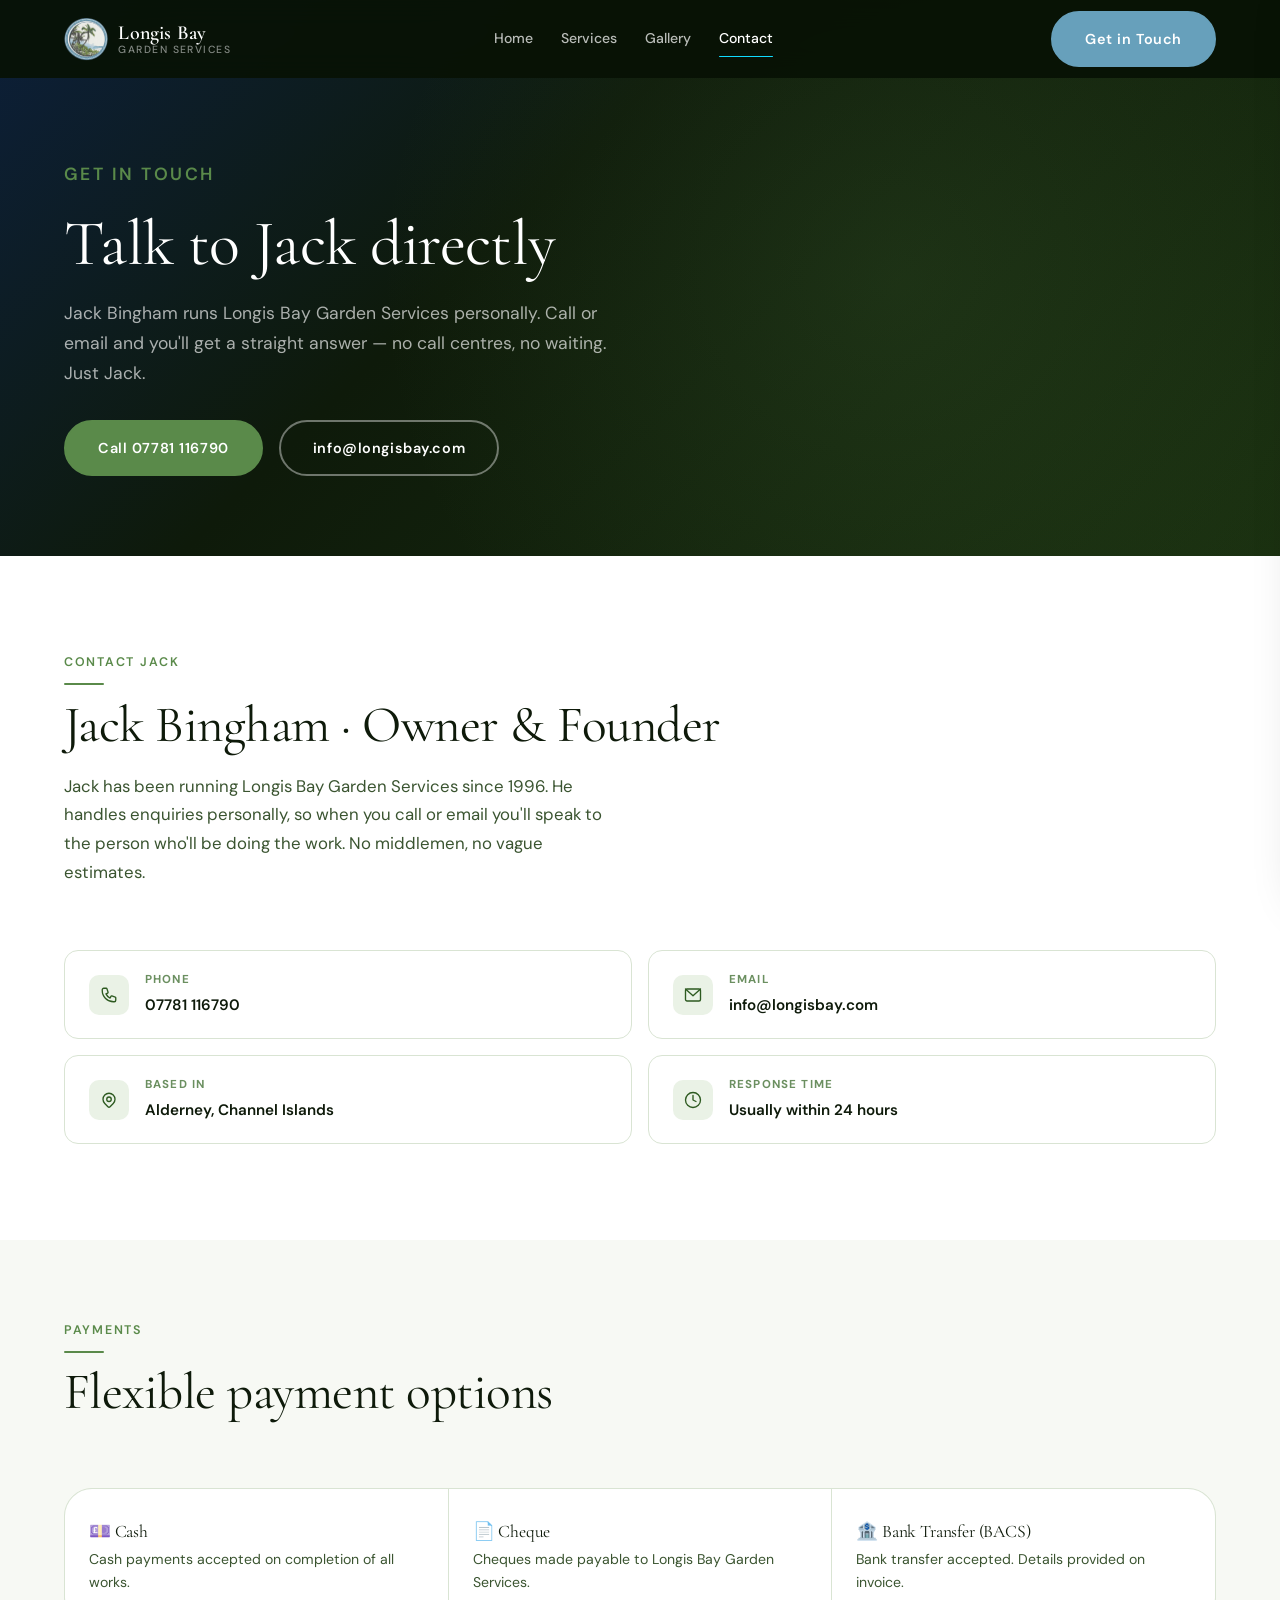
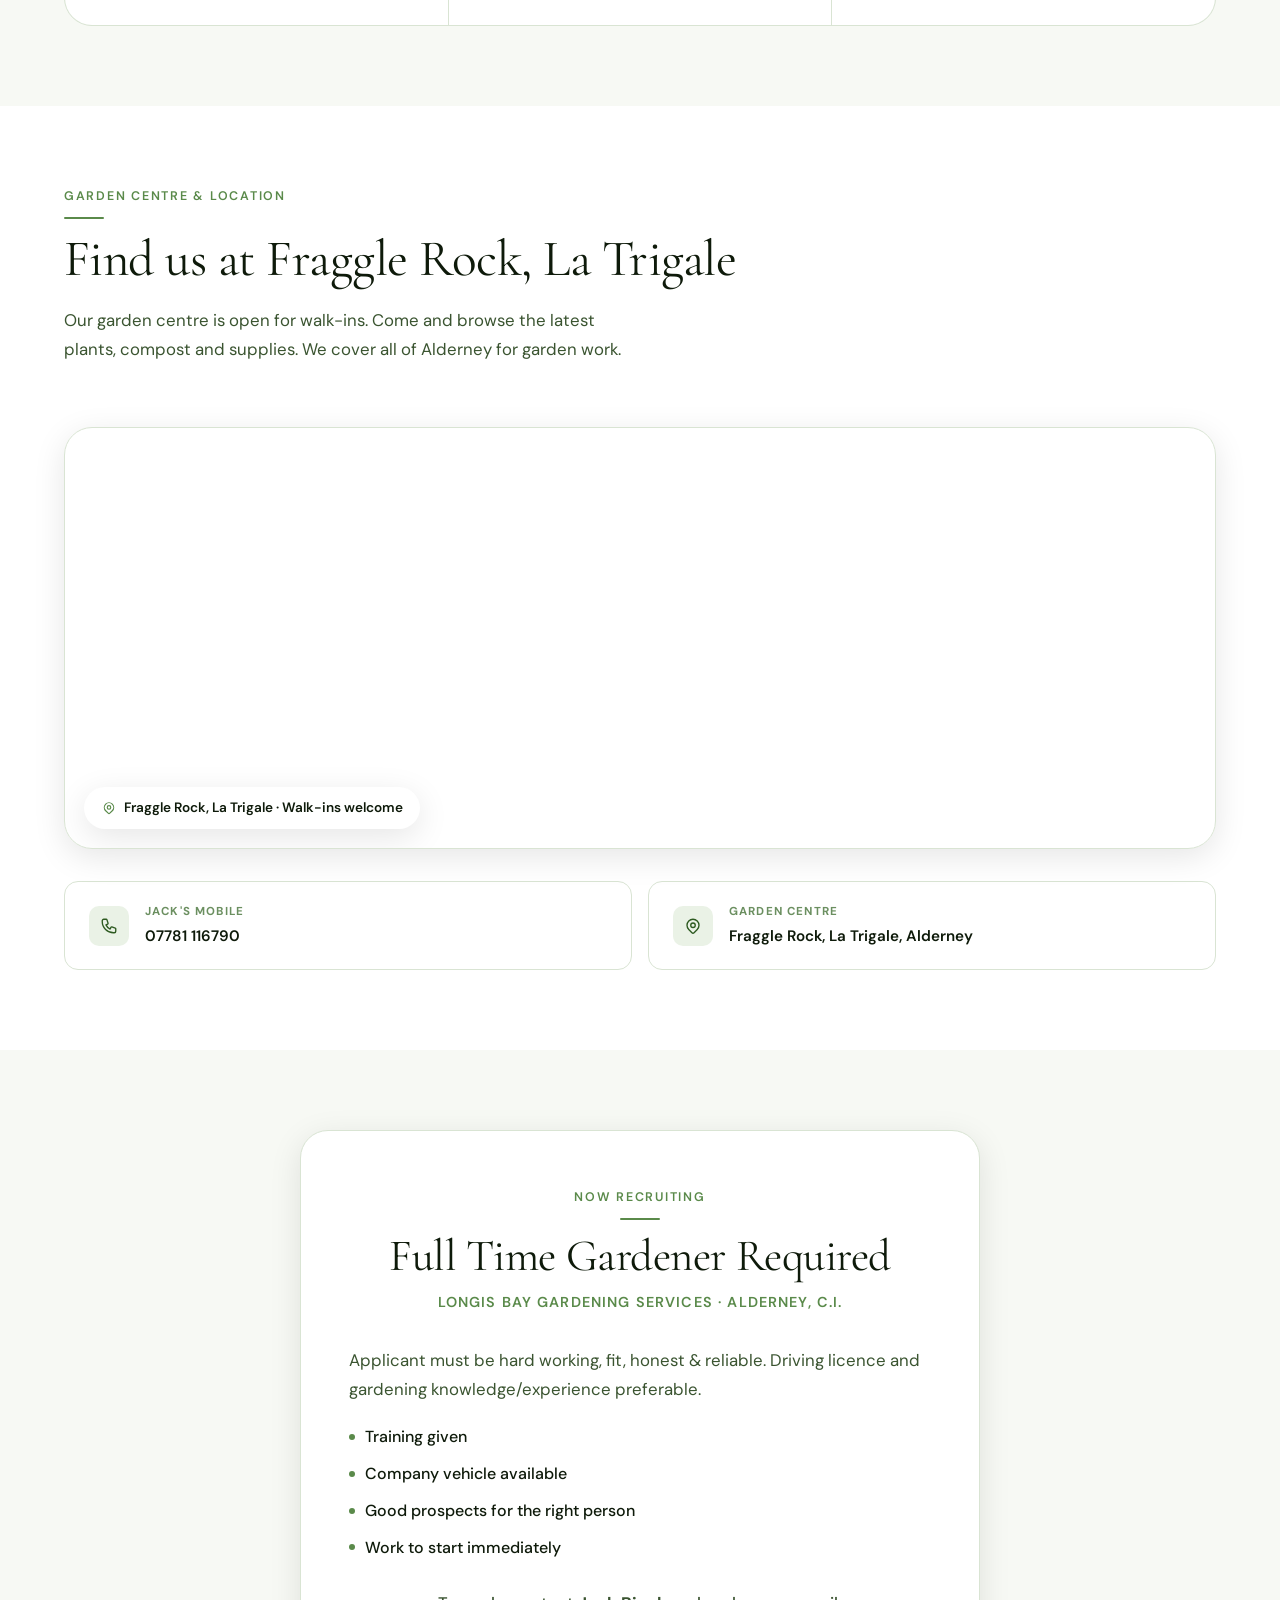
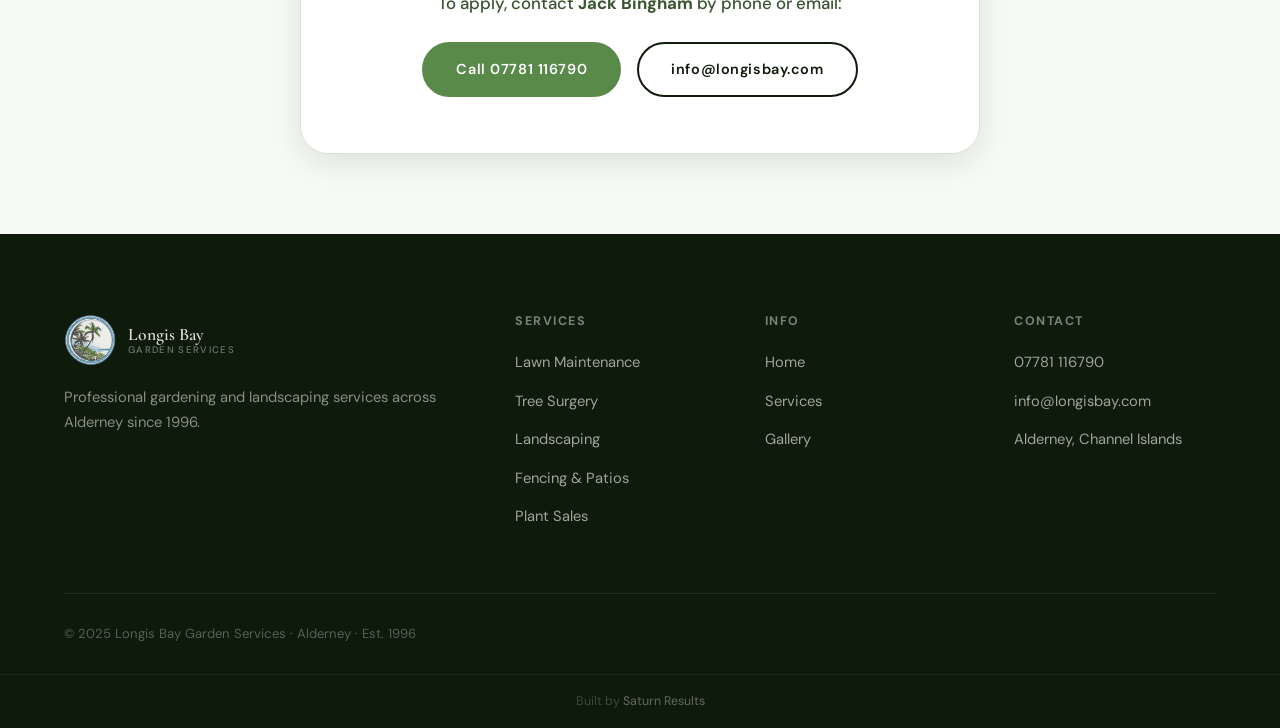
==== contact/index.html @ b03da307 "SEO pass, clean URLs, Jack Bingham copy, mobile map fix Clean URLs: - Move services/gallery/contact " ====
<!DOCTYPE html>
<html lang="en">
<head>
  <meta charset="UTF-8" />
  <meta name="viewport" content="width=device-width, initial-scale=1.0" />
  <title>Contact Jack Bingham · Longis Bay Garden Services · Alderney</title>
  <meta name="description" content="Get in touch with Jack Bingham at Longis Bay Garden Services. Call 07781 116790 or email info@longisbay.com. Garden centre at Fraggle Rock, La Trigale, Alderney." />
  <meta name="keywords" content="contact Longis Bay Garden Services, Jack Bingham gardener Alderney, garden services Alderney phone number" />
  <link rel="canonical" href="https://saturnresults.github.io/longis-bay/contact/" />
  <meta property="og:type" content="website" />
  <meta property="og:url" content="https://saturnresults.github.io/longis-bay/contact/" />
  <meta property="og:title" content="Contact · Longis Bay Garden Services · Alderney" />
  <meta property="og:description" content="Call Jack Bingham on 07781 116790 or email info@longisbay.com. Garden centre at Fraggle Rock, La Trigale, Alderney." />
  <meta property="og:image" content="https://saturnresults.github.io/longis-bay/images/main.avif" />
  <link rel="icon" type="image/png" sizes="64x64" href="../favicon.png" />
  <link rel="apple-touch-icon" href="../favicon.png" />
  <link rel="preconnect" href="https://fonts.googleapis.com" />
  <link rel="preconnect" href="https://fonts.gstatic.com" crossorigin />
  <link href="https://fonts.googleapis.com/css2?family=Cormorant+Garamond:ital,wght@0,300;0,400;0,600;1,300;1,400&family=DM+Sans:wght@400;500;600;700&display=swap" rel="stylesheet" />
  <link rel="stylesheet" href="../style.css" />
</head>
<body>

<nav class="nav" id="nav">
  <div class="container">
    <div class="nav__inner">
      <a href="../" class="nav__logo">
        <img src="../images/logo-nobg.png" alt="Longis Bay Garden Services" class="nav__logo-img">
        <span class="nav__logo-text">Longis Bay<span class="nav__logo-sub">Garden Services</span></span>
      </a>
      <div class="nav__links">
        <a href="../">Home</a>
        <a href="../services/">Services</a>
        <a href="../gallery/">Gallery</a>
        <a href="./" class="active">Contact</a>
      </div>
      <a href="./" class="btn btn-primary nav__cta">Get in Touch</a>
      <button class="nav__hamburger" id="hamburger" aria-label="Open menu">
        <span></span><span></span><span></span>
      </button>
    </div>
  </div>
</nav>

<div class="nav__mobile-overlay" id="mobileOverlay"></div>
<div class="nav__mobile" id="mobileNav">
  <div class="nav__mobile-header">
    <div style="display:flex;align-items:center;gap:0.65rem;">
      <img src="../images/logo-nobg.png" alt="" class="nav__logo-img">
      <span class="nav__logo-text" style="color:#0e1a0a;">Longis Bay<span class="nav__logo-sub" style="color:rgba(14,26,10,0.5);">Garden Services</span></span>
    </div>
    <button class="nav__mobile-close" id="mobileClose" aria-label="Close menu">
      <svg width="14" height="14" viewBox="0 0 24 24" fill="none" stroke="currentColor" stroke-width="2.5" stroke-linecap="round"><line x1="18" y1="6" x2="6" y2="18"/><line x1="6" y1="6" x2="18" y2="18"/></svg>
    </button>
  </div>
  <div class="nav__mobile-body">
    <a href="../" class="nav__mobile-link">Home</a>
    <a href="../services/" class="nav__mobile-link">Services</a>
    <a href="../gallery/" class="nav__mobile-link">Gallery</a>
    <a href="./" class="nav__mobile-link">Contact</a>
  </div>
  <div class="nav__mobile-footer">
    <a href="tel:07781116790" class="nav__mobile-wa-full">Call 07781 116790</a>
    <a href="mailto:info@longisbay.com" class="btn btn-primary">Email Us</a>
  </div>
</div>

<!-- PAGE HERO -->
<section class="page-hero">
  <div class="container">
    <div class="page-hero__content">
      <p class="eyebrow">Get In Touch</p>
      <h1>Talk to Jack directly</h1>
      <p>Jack Bingham runs Longis Bay Garden Services personally. Call or email and you'll get a straight answer — no call centres, no waiting. Just Jack.</p>
      <div class="page-hero__actions">
        <a href="tel:07781116790" class="btn btn-primary">Call 07781 116790</a>
        <a href="mailto:info@longisbay.com" class="btn btn-outline" style="color:#fff;border-color:rgba(255,255,255,0.4);">info@longisbay.com</a>
      </div>
    </div>
  </div>
</section>

<!-- CONTACT MAIN -->
<section class="bg-white" style="padding:6rem 0;">
  <div class="container">
    <div class="fade-up">
      <div class="section-header">
        <p class="eyebrow">Contact Jack</p>
        <div class="divider"></div>
        <h2>Jack Bingham · Owner &amp; Founder</h2>
        <p>Jack has been running Longis Bay Garden Services since 1996. He handles enquiries personally, so when you call or email you'll speak to the person who'll be doing the work. No middlemen, no vague estimates.</p>
      </div>
      <div class="contact-methods contact-methods--wide">
        <a href="tel:07781116790" class="contact-method">
          <div class="contact-method-icon">
            <svg width="18" height="18" viewBox="0 0 24 24" fill="none" stroke-width="1.8"><path d="M3 5a2 2 0 012-2h3.28a1 1 0 01.948.684l1.498 4.493a1 1 0 01-.502 1.21l-2.257 1.13a11.042 11.042 0 005.516 5.516l1.13-2.257a1 1 0 011.21-.502l4.493 1.498a1 1 0 01.684.949V19a2 2 0 01-2 2h-1C9.716 21 3 14.284 3 6V5z" stroke-linecap="round" stroke-linejoin="round"/></svg>
          </div>
          <div>
            <div class="contact-method-label">Phone</div>
            <div class="contact-method-value">07781 116790</div>
          </div>
        </a>
        <a href="mailto:info@longisbay.com" class="contact-method">
          <div class="contact-method-icon">
            <svg width="18" height="18" viewBox="0 0 24 24" fill="none" stroke-width="1.8"><rect x="2" y="4" width="20" height="16" rx="2" stroke-linecap="round" stroke-linejoin="round"/><path d="M2 4l10 9 10-9" stroke-linecap="round" stroke-linejoin="round"/></svg>
          </div>
          <div>
            <div class="contact-method-label">Email</div>
            <div class="contact-method-value">info@longisbay.com</div>
          </div>
        </a>
        <div class="contact-method">
          <div class="contact-method-icon">
            <svg width="18" height="18" viewBox="0 0 24 24" fill="none" stroke-width="1.8"><path d="M17.657 16.657L13.414 20.9a2 2 0 01-2.827 0l-4.244-4.243a8 8 0 1111.314 0z" stroke-linecap="round" stroke-linejoin="round"/><circle cx="12" cy="11" r="3" stroke-linecap="round" stroke-linejoin="round"/></svg>
          </div>
          <div>
            <div class="contact-method-label">Based in</div>
            <div class="contact-method-value">Alderney, Channel Islands</div>
          </div>
        </div>
        <div class="contact-method">
          <div class="contact-method-icon">
            <svg width="18" height="18" viewBox="0 0 24 24" fill="none" stroke-width="1.8"><circle cx="12" cy="12" r="10" stroke-linecap="round" stroke-linejoin="round"/><path d="M12 6v6l4 2" stroke-linecap="round" stroke-linejoin="round"/></svg>
          </div>
          <div>
            <div class="contact-method-label">Response time</div>
            <div class="contact-method-value">Usually within 24 hours</div>
          </div>
        </div>
      </div>
    </div>
  </div>
</section>

<!-- PAYMENT -->
<section class="bg-ivory" style="padding:5rem 0;">
  <div class="container">
    <div class="section-header fade-up">
      <p class="eyebrow">Payments</p>
      <div class="divider"></div>
      <h2>Flexible payment options</h2>
    </div>
    <div class="payment-grid fade-up">
      <div class="payment-card">
        <h3>💷 Cash</h3>
        <p>Cash payments accepted on completion of all works.</p>
      </div>
      <div class="payment-card">
        <h3>📄 Cheque</h3>
        <p>Cheques made payable to Longis Bay Garden Services.</p>
      </div>
      <div class="payment-card">
        <h3>🏦 Bank Transfer (BACS)</h3>
        <p>Bank transfer accepted. Details provided on invoice.</p>
      </div>
    </div>
  </div>
</section>

<!-- LOCATION -->
<section class="bg-white" style="padding:5rem 0;">
  <div class="container">
    <div class="section-header fade-up">
      <p class="eyebrow">Garden Centre &amp; Location</p>
      <div class="divider"></div>
      <h2>Find us at Fraggle Rock, La Trigale</h2>
      <p>Our garden centre is open for walk-ins. Come and browse the latest plants, compost and supplies. We cover all of Alderney for garden work.</p>
    </div>

    <!-- Desktop: interactive map -->
    <div class="map-embed-wrap map-desktop fade-up">
      <iframe
        src="https://www.openstreetmap.org/export/embed.html?bbox=-2.2304%2C49.7068%2C-2.1904%2C49.7168&layer=mapnik&marker=49.71185%2C-2.21042"
        title="Garden Centre — Fraggle Rock, La Trigale, Alderney"
        loading="lazy"
        allowfullscreen>
      </iframe>
      <div class="map-embed-pill">
        <svg width="14" height="14" viewBox="0 0 24 24" fill="none" stroke="currentColor" stroke-width="2"><path d="M17.657 16.657L13.414 20.9a2 2 0 01-2.827 0l-4.244-4.243a8 8 0 1111.314 0z" stroke-linecap="round" stroke-linejoin="round"/><circle cx="12" cy="11" r="3" stroke-linecap="round" stroke-linejoin="round"/></svg>
        Fraggle Rock, La Trigale · Walk-ins welcome
      </div>
    </div>

    <!-- Mobile: directions card -->
    <div class="map-mobile-card fade-up">
      <div class="map-mobile-card__pin">
        <svg width="22" height="22" viewBox="0 0 24 24" fill="none" stroke-width="2"><path d="M17.657 16.657L13.414 20.9a2 2 0 01-2.827 0l-4.244-4.243a8 8 0 1111.314 0z" stroke-linecap="round" stroke-linejoin="round"/><circle cx="12" cy="11" r="3" stroke-linecap="round" stroke-linejoin="round"/></svg>
      </div>
      <h3>Garden Centre</h3>
      <p>Fraggle Rock, La Trigale<br>Alderney, Channel Islands<br><small style="color:var(--sage);font-weight:600;">Walk-ins welcome</small></p>
      <a href="https://www.google.com/maps?q=49.71185,-2.21042" target="_blank" rel="noopener" class="btn btn-primary">Get Directions →</a>
    </div>

    <!-- Location details strip -->
    <div class="contact-methods contact-methods--wide fade-up" style="margin-top:2rem;">
      <a href="tel:07781116790" class="contact-method">
        <div class="contact-method-icon"><svg width="18" height="18" viewBox="0 0 24 24" fill="none" stroke-width="1.8"><path d="M3 5a2 2 0 012-2h3.28a1 1 0 01.948.684l1.498 4.493a1 1 0 01-.502 1.21l-2.257 1.13a11.042 11.042 0 005.516 5.516l1.13-2.257a1 1 0 011.21-.502l4.493 1.498a1 1 0 01.684.949V19a2 2 0 01-2 2h-1C9.716 21 3 14.284 3 6V5z" stroke-linecap="round" stroke-linejoin="round"/></svg></div>
        <div><div class="contact-method-label">Jack's mobile</div><div class="contact-method-value">07781 116790</div></div>
      </a>
      <div class="contact-method">
        <div class="contact-method-icon"><svg width="18" height="18" viewBox="0 0 24 24" fill="none" stroke-width="1.8"><path d="M17.657 16.657L13.414 20.9a2 2 0 01-2.827 0l-4.244-4.243a8 8 0 1111.314 0z" stroke-linecap="round" stroke-linejoin="round"/><circle cx="12" cy="11" r="3" stroke-linecap="round" stroke-linejoin="round"/></svg></div>
        <div><div class="contact-method-label">Garden Centre</div><div class="contact-method-value">Fraggle Rock, La Trigale, Alderney</div></div>
      </div>
    </div>
  </div>
</section>

<!-- JOB VACANCY -->
<section class="bg-ivory" style="padding:5rem 0;">
  <div class="container">
    <div class="vacancy-wrap fade-up">
      <div class="vacancy-inner">
        <p class="eyebrow">Now Recruiting</p>
        <div class="divider divider--center"></div>
        <h2 class="vacancy-title">Full Time Gardener Required</h2>
        <p class="vacancy-sub">Longis Bay Gardening Services · Alderney, C.I.</p>
        <div class="vacancy-body">
          <p>Applicant must be hard working, fit, honest &amp; reliable. Driving licence and gardening knowledge/experience preferable.</p>
          <ul class="vacancy-list">
            <li>Training given</li>
            <li>Company vehicle available</li>
            <li>Good prospects for the right person</li>
            <li>Work to start immediately</li>
          </ul>
          <p class="vacancy-contact">To apply, contact <strong>Jack Bingham</strong> by phone or email:</p>
          <div class="vacancy-ctas">
            <a href="tel:07781116790" class="btn btn-primary">Call 07781 116790</a>
            <a href="mailto:info@longisbay.com" class="btn btn-outline">info@longisbay.com</a>
          </div>
        </div>
      </div>
    </div>
  </div>
</section>

<footer>
  <div class="container">
    <div class="footer-grid">
      <div class="footer-brand">
        <a href="../" class="footer-logo">
          <img src="../images/logo-nobg.png" alt="Longis Bay Garden Services" class="footer-logo-img">
          <span class="footer-logo-text">Longis Bay<span class="footer-logo-sub">Garden Services</span></span>
        </a>
        <p>Professional gardening and landscaping services across Alderney since 1996.</p>
      </div>
      <div class="footer-col"><h5>Services</h5><ul>
        <li><a href="../services/">Lawn Maintenance</a></li>
        <li><a href="../services/">Tree Surgery</a></li>
        <li><a href="../services/">Landscaping</a></li>
        <li><a href="../services/">Fencing &amp; Patios</a></li>
        <li><a href="../services/">Plant Sales</a></li>
      </ul></div>
      <div class="footer-col"><h5>Info</h5><ul>
        <li><a href="../">Home</a></li>
        <li><a href="../services/">Services</a></li>
        <li><a href="../gallery/">Gallery</a></li>
      </ul></div>
      <div class="footer-col"><h5>Contact</h5><ul>
        <li><a href="tel:07781116790">07781 116790</a></li>
        <li><a href="mailto:info@longisbay.com">info@longisbay.com</a></li>
        <li><a href="#">Alderney, Channel Islands</a></li>
      </ul></div>
    </div>
    <div class="footer-bottom"><span>© 2025 Longis Bay Garden Services · Alderney · Est. 1996</span></div>
  </div>
  <div class="footer-built">Built by <a href="https://saturnresults.co.uk" target="_blank" rel="noopener">Saturn Results</a></div>
</footer>

<script src="../main.js"></script>
</body>
</html>
---- style.css ----
/* =============================================
   LONGIS BAY GARDEN SERVICES — Design System
   Based on YK Wellness template by Saturn Results
   ============================================= */

:root {
  --ivory:      #f7f9f4;
  --white:      #ffffff;
  --sand:       #d9e4d3;
  --stone:      #a8c09e;
  --sage:       #5a8a4a;
  --sage-dark:  #2d5a20;
  --sage-light: #eaf2e6;
  --charcoal:   #0e1a0a;
  --mid:        #3a5430;
  --light:      #6b8f60;
  --accent:     #7aaa66;
  --accent-lt:  #eaf2e6;
  --navy:       #0c1f3a;
  --cyan:       #11dbff;
  --gold:       #c9a855;

  --font-serif: 'Cormorant Garamond', 'Georgia', serif;
  --font-sans:  'DM Sans', 'Helvetica Neue', sans-serif;

  --radius-sm: 6px;
  --radius-md: 14px;
  --radius-lg: 28px;
  --shadow-sm: 0 2px 12px rgba(0,0,0,0.06);
  --shadow-md: 0 8px 32px rgba(0,0,0,0.10);
  --shadow-lg: 0 20px 60px rgba(0,0,0,0.14);
  --transition: all 0.3s cubic-bezier(0.4,0,0.2,1);
}

/* Reset */
*, *::before, *::after { box-sizing: border-box; margin: 0; padding: 0; }
html { scroll-behavior: smooth; font-size: 16px; overflow-x: clip; }
body {
  font-family: var(--font-sans);
  background: #060e04;
  color: var(--charcoal);
  line-height: 1.7;
  -webkit-font-smoothing: antialiased;
}
img { max-width: 100%; display: block; }
a { color: inherit; text-decoration: none; }
ul { list-style: none; }

/* Typography */
h1,h2,h3,h4,h5 {
  font-family: var(--font-serif);
  font-weight: 400;
  line-height: 1.2;
  letter-spacing: -0.01em;
}
h1 { font-size: clamp(2.6rem, 6vw, 5rem); }
h2 { font-size: clamp(2rem, 4vw, 3.2rem); }
h3 { font-size: clamp(1.4rem, 2.5vw, 2rem); }
h4 { font-size: 1.25rem; }
p  { color: var(--mid); font-size: 1.05rem; }

.eyebrow {
  font-family: var(--font-sans);
  font-size: 0.78rem;
  font-weight: 600;
  letter-spacing: 0.14em;
  text-transform: uppercase;
  color: var(--sage);
}

.divider {
  width: 40px;
  height: 2px;
  background: var(--sage);
  border-radius: 2px;
  margin: 0.6rem 0;
}
.divider--center { margin: 0.6rem auto; }

/* Layout */
.container { max-width: 1200px; margin: 0 auto; padding: 0 1.5rem; }
section { padding: 6rem 0; }
.bg-white  { background: var(--white); }
.bg-ivory  { background: var(--ivory); }

/* Buttons */
.btn {
  display: inline-flex;
  align-items: center;
  gap: 0.5rem;
  font-family: var(--font-sans);
  font-size: 0.9rem;
  font-weight: 600;
  letter-spacing: 0.04em;
  padding: 0.85rem 2rem;
  border-radius: 100px;
  border: 2px solid transparent;
  cursor: pointer;
  transition: var(--transition);
  white-space: nowrap;
}
.btn-primary {
  background: var(--sage);
  color: var(--white);
  border-color: var(--sage);
}
.btn-primary:hover {
  background: var(--sage-dark);
  border-color: var(--sage-dark);
  color: var(--white);
  transform: translateY(-1px);
  box-shadow: 0 6px 20px rgba(90,138,74,0.35);
}
.btn-outline {
  background: transparent;
  color: var(--charcoal);
  border-color: var(--charcoal);
}
.btn-outline:hover {
  background: var(--charcoal);
  color: var(--white);
  transform: translateY(-1px);
}
.btn-white {
  background: var(--white);
  color: var(--sage-dark);
  border-color: var(--white);
}
.btn-white:hover {
  background: var(--ivory);
  transform: translateY(-1px);
  box-shadow: 0 6px 20px rgba(0,0,0,0.12);
}

/* =============================================
   NAVIGATION
   ============================================= */
.nav {
  position: fixed;
  top: 0; left: 0; right: 0;
  z-index: 1000;
  padding: 0.7rem 0;
  background: rgba(8, 18, 5, 0.92);
  backdrop-filter: blur(14px);
  -webkit-backdrop-filter: blur(14px);
  transition: transform 0.35s cubic-bezier(0.4,0,0.2,1), background 0.3s, box-shadow 0.3s;
}
.nav.scrolled {
  background: rgba(8, 18, 5, 0.98);
  box-shadow: 0 1px 0 rgba(255,255,255,0.06);
  padding: 0.5rem 0;
}
.nav.nav--hidden { transform: translateY(-100%); }

.nav__inner {
  display: flex;
  align-items: center;
  justify-content: space-between;
  gap: 2rem;
}

/* Logo */
.nav__logo { flex-shrink: 0; display: flex; align-items: center; gap: 0.65rem; }
.nav__logo-img {
  height: 44px; width: 44px; border-radius: 50%; object-fit: cover;
  flex-shrink: 0;
}
.nav__logo-text {
  font-family: var(--font-serif);
  font-size: 1.25rem;
  font-weight: 600;
  color: #fff;
  letter-spacing: 0.01em;
  display: flex;
  flex-direction: column;
  line-height: 1.1;
}
.nav__logo-sub {
  font-size: 0.65rem;
  font-family: var(--font-sans);
  font-weight: 500;
  letter-spacing: 0.14em;
  text-transform: uppercase;
  color: rgba(255,255,255,0.5);
}

.nav__links {
  display: flex;
  align-items: center;
  gap: 0.25rem;
}
.nav__links a {
  font-size: 0.88rem;
  font-weight: 500;
  color: rgba(255,255,255,0.72);
  padding: 0.4rem 0.75rem;
  border-radius: 6px;
  transition: var(--transition);
  position: relative;
  white-space: nowrap;
}
.nav__links a:hover, .nav__links a.active { color: var(--white); }
.nav__links a::after {
  content: '';
  position: absolute;
  bottom: 0; left: 0.75rem; right: 0.75rem;
  height: 1.5px;
  background: var(--cyan);
  transform: scaleX(0);
  transition: var(--transition);
  border-radius: 2px;
}
.nav__links a:hover::after, .nav__links a.active::after { transform: scaleX(1); }

.nav__cta {
  margin-left: 1rem;
  background: #67a0bb !important;
  border-color: #67a0bb !important;
  color: #fff !important;
}
.nav__cta:hover {
  background: #4d87a3 !important;
  border-color: #4d87a3 !important;
  box-shadow: 0 6px 20px rgba(103,160,187,0.35) !important;
}

/* Hamburger */
.nav__hamburger {
  display: none;
  flex-direction: column;
  gap: 4.5px;
  background: rgba(255,255,255,0.08);
  border: 1px solid rgba(255,255,255,0.13);
  border-radius: 8px;
  cursor: pointer;
  padding: 9px 10px;
  align-items: center;
  justify-content: center;
  transition: background 0.2s;
}
.nav__hamburger:hover { background: rgba(255,255,255,0.14); }
.nav__hamburger span {
  width: 18px; height: 1.5px;
  background: rgba(255,255,255,0.85);
  border-radius: 2px; display: block;
  transition: var(--transition);
}

/* =============================================
   MOBILE NAV DRAWER
   ============================================= */
.nav__mobile-overlay {
  display: none;
  position: fixed; inset: 0;
  background: rgba(0,0,0,0.5);
  z-index: 1000;
  backdrop-filter: blur(3px);
}
.nav__mobile-overlay.open { display: block; }

.nav__mobile {
  display: flex; flex-direction: column;
  position: fixed; top: 0; right: 0; bottom: 0;
  height: 100dvh;
  width: min(85vw, 360px);
  background: #fff;
  z-index: 1001;
  overflow: hidden;
  transform: translateX(110%);
  transition: transform 0.32s cubic-bezier(0.4,0,0.2,1);
  box-shadow: -12px 0 48px rgba(0,0,0,0.2);
}
.nav__mobile.open { transform: translateX(0); }

.nav__mobile-header {
  display: flex; align-items: center; justify-content: space-between;
  padding: 1rem 1.4rem;
  background: #0e1a0a;
  flex-shrink: 0;
}
.nav__mobile-close {
  display: flex; align-items: center; justify-content: center;
  width: 32px; height: 32px;
  background: rgba(255,255,255,0.1);
  border: 1px solid rgba(255,255,255,0.18);
  border-radius: 7px; cursor: pointer;
  color: rgba(255,255,255,0.85);
  transition: background 0.2s;
}
.nav__mobile-close:hover { background: rgba(255,255,255,0.2); }

.nav__mobile-body { flex: 1; min-height: 0; overflow-y: scroll; padding: 0.5rem 0 150px; }

.nav__mobile-link {
  display: block; padding: 1rem 1.4rem;
  font-family: var(--font-sans); font-size: 0.975rem; font-weight: 500;
  color: #0e1a0a;
  border-bottom: 1px solid #eef3ec;
  transition: background 0.15s;
}
.nav__mobile-link:hover { background: #f7f9f4; }

.nav__mobile-footer {
  position: absolute; bottom: 0; left: 0; right: 0;
  padding: 1rem 1.4rem 1.4rem;
  border-top: 1px solid #eef3ec;
  background: #fff;
  display: flex; flex-direction: column; gap: 0.6rem;
  z-index: 2;
}
.nav__mobile-wa-full {
  display: flex; align-items: center; justify-content: center; gap: 0.6rem;
  padding: 0.85rem 1.5rem;
  background: var(--sage-light);
  color: var(--sage-dark);
  border-radius: 10px;
  font-size: 0.92rem; font-weight: 600;
  border: 1px solid var(--sand);
  transition: background 0.2s;
}
.nav__mobile-wa-full:hover { background: var(--sand); }
.nav__mobile-footer .btn-primary {
  background: linear-gradient(160deg, #2a5018 0%, #0e1a0a 100%);
  color: #fff;
  border: 1px solid rgba(255,255,255,0.12);
  border-radius: 10px;
  width: 100%; justify-content: center;
  padding: 0.9rem 1.5rem; font-size: 0.95rem;
}

/* =============================================
   HERO SLIDER
   ============================================= */
.hero-slider {
  position: relative; width: 100%;
  background: #060e04;
  padding: 5.5rem 1.5rem 2rem;
}
.hero-slider__card {
  position: relative; overflow: hidden;
  border-radius: 18px;
}
.hero-slide {
  position: absolute; inset: 0;
  display: flex; flex-direction: column; justify-content: center;
  opacity: 0; transition: opacity 1s ease; pointer-events: none;
}
.hero-slide.active {
  opacity: 1; pointer-events: auto;
  position: relative; min-height: 680px;
}
.hero-slide__img {
  position: absolute; inset: 0;
  background: linear-gradient(135deg, #0e1a0a 0%, #1a3010 40%, #243d18 70%, #2d4a1e 100%);
  background-size: cover; background-position: center;
}
.hero-slide__img--1 { background-image: url('images/main.avif'); }
.hero-slide__img--2 { background-image: url('images/tree-surgery.avif'); }
.hero-slide__img--3 { background-image: url('images/landscape.avif'); }

.hero-slide__overlay {
  position: absolute; inset: 0;
  background: linear-gradient(
    to right,
    rgba(6, 14, 4, 0.58) 0%,
    rgba(6, 14, 4, 0.30) 55%,
    rgba(6, 14, 4, 0.06) 100%
  );
}
.hero-slide__content {
  position: relative; z-index: 2;
  width: 100%; max-width: 1200px;
  margin: 0 auto; padding: 2rem 1.5rem;
  text-align: left;
}
.hero-slide__content h1 {
  color: #fff;
  font-size: clamp(2.4rem, 5.5vw, 4.2rem);
  font-weight: 300; line-height: 1.05;
  margin-bottom: 1rem; max-width: 560px;
}
.hero-slide__sub {
  color: rgba(255,255,255,0.72);
  font-size: 1rem; max-width: 440px;
  margin-bottom: 1.75rem; line-height: 1.7;
}
.btn-slide {
  display: inline-flex; align-items: center; gap: 0.4rem;
  background: rgba(90,138,74,0.28);
  color: #fff; border: 1px solid rgba(255,255,255,0.38);
  padding: 0.7rem 1.6rem; border-radius: 8px;
  font-size: 0.93rem; font-family: var(--font-sans); font-weight: 500;
  cursor: pointer; backdrop-filter: blur(6px);
  transition: background 0.25s, border-color 0.25s;
}
.btn-slide:hover {
  background: rgba(90,138,74,0.5); border-color: rgba(255,255,255,0.6); color: #fff;
}

/* Arrows */
.hero-slider__arrow {
  position: absolute; top: 50%; transform: translateY(-50%); z-index: 10;
  background: rgba(255,255,255,0.1); border: 1px solid rgba(255,255,255,0.22);
  color: #fff; width: 42px; height: 42px; border-radius: 50%;
  cursor: pointer; display: flex; align-items: center; justify-content: center;
  padding: 0; transition: background 0.2s; backdrop-filter: blur(6px);
}
.hero-slider__arrow:hover { background: rgba(255,255,255,0.22); }
.hero-slider__arrow--prev { left: 1rem; }
.hero-slider__arrow--next { right: 1rem; }

/* Dots */
.hero-slider__dots {
  position: absolute; bottom: 1.4rem; left: 50%; transform: translateX(-50%);
  z-index: 10; display: flex; align-items: center; gap: 0.6rem;
}
.hero-slider__dot {
  width: 8px; height: 8px; border-radius: 50%; border: none;
  background: rgba(255,255,255,0.35); cursor: pointer;
  transition: background 0.25s, transform 0.25s; padding: 0;
}
.hero-slider__dot.active { background: #fff; transform: scale(1.25); }

@media (max-width: 768px) {
  .hero-slider__arrow { top: auto; bottom: 0.75rem; transform: none; width: 36px; height: 36px; }
  .hero-slider__arrow--prev { left: 1rem; right: auto; }
  .hero-slider__arrow--next { right: 1rem; left: auto; }
  .hero-slide.active { min-height: 520px; }
  .hero-slide__content { padding: 1.5rem 1rem; }
  .hero-slide__content h1 { font-size: clamp(2.4rem, 9.5vw, 3.2rem); }
}

/* =============================================
   TRUST BAR
   ============================================= */
.trust-bar {
  background: var(--white);
  border-bottom: 1px solid var(--sand);
  padding: 1.2rem 0; overflow: hidden;
}
.trust-bar__track { max-width: 1200px; margin: 0 auto; padding: 0 1.5rem; }
.trust-bar__inner {
  display: flex; align-items: center; justify-content: center;
  gap: 1.8rem; flex-wrap: nowrap;
}
.trust-item {
  display: flex; align-items: center; gap: 0.6rem;
  font-size: 0.85rem; font-weight: 500; color: var(--mid);
  white-space: nowrap; flex-shrink: 0;
}
.trust-item svg { color: var(--sage); flex-shrink: 0; }
.trust-divider { width: 1px; height: 20px; background: var(--sand); flex-shrink: 0; }
.trust-loop-only { display: none; }

@media (max-width: 768px) {
  .trust-bar { padding: 0.9rem 0; }
  .trust-bar__track { max-width: none; padding: 0; }
  .trust-loop-only { display: flex; }
  .trust-bar__inner {
    flex-wrap: nowrap; justify-content: flex-start; gap: 2rem;
    width: max-content; animation: trustScroll 20s linear infinite;
  }
  .trust-bar__inner:hover { animation-play-state: paused; }
}
@keyframes trustScroll {
  0%   { transform: translateX(0); }
  100% { transform: translateX(-50%); }
}

/* =============================================
   SECTION HEADERS
   ============================================= */
.section-header { margin-bottom: 4rem; }
.section-header--center { text-align: center; }
.section-header h2 { margin-top: 0.6rem; margin-bottom: 1rem; }
.section-header p { max-width: 560px; }
.section-header--center p { margin: 0 auto; }

/* =============================================
   SERVICE CARDS
   ============================================= */
.treatments-grid {
  display: grid;
  grid-template-columns: repeat(auto-fit, minmax(300px, 1fr));
  gap: 1.5rem;
}
.treatment-card {
  background: var(--white);
  border-radius: var(--radius-lg);
  overflow: hidden;
  border: 1px solid var(--sand);
  transition: var(--transition);
  display: flex; flex-direction: column;
}
.treatment-card:hover {
  box-shadow: var(--shadow-lg); transform: translateY(-4px); border-color: var(--stone);
}
.treatment-card__visual {
  height: 200px;
  position: relative; overflow: hidden;
}
.treatment-card__visual img { transition: transform 0.5s cubic-bezier(0.4,0,0.2,1); }
.treatment-card:hover .treatment-card__visual img { transform: scale(1.06); }
.vis-lawn     { background: linear-gradient(135deg, #0e1a0a, #1a3010); }
.vis-tree     { background: linear-gradient(135deg, #0e1a0a, #243d18); }
.vis-landscape{ background: linear-gradient(135deg, #162408, #243d18); }
.vis-hedge    { background: linear-gradient(135deg, #0e1a0a, #1a3010); }
.vis-fencing  { background: linear-gradient(135deg, #162408, #2d4a1e); }
.vis-plants   { background: linear-gradient(135deg, #0e1a0a, #1a3010); }

.treatment-card__body { padding: 1.8rem; flex: 1; display: flex; flex-direction: column; }
.treatment-card__tag {
  font-size: 0.75rem; font-weight: 600; letter-spacing: 0.1em;
  text-transform: uppercase; color: var(--sage); margin-bottom: 0.5rem;
}
.treatment-card h3 { margin-bottom: 0.75rem; font-size: 1.5rem; }
.treatment-card p { font-size: 0.95rem; flex: 1; }
.treatment-card__link {
  margin-top: 1.25rem;
  display: inline-flex; align-items: center; gap: 0.4rem;
  font-size: 0.88rem; font-weight: 600; color: var(--sage-dark);
  transition: var(--transition);
}
.treatment-card__link:hover { gap: 0.7rem; }

/* =============================================
   INTRO SPLIT
   ============================================= */
.intro-split {
  display: grid; grid-template-columns: 1fr 1fr;
  gap: 5rem; align-items: center;
}
.intro-split__visual { position: relative; border-radius: var(--radius-lg); overflow: hidden; }
.intro-split__box {
  background: linear-gradient(135deg, #0e1a0a 0%, #243d18 100%);
  border-radius: var(--radius-lg);
  aspect-ratio: 4/5;
  position: relative; overflow: hidden;
}
.intro-split__box::after {
  content: ''; position: absolute; inset: 0;
  background: linear-gradient(to bottom, transparent 40%, rgba(0,0,0,0.3));
}
.intro-split__badge {
  position: absolute; bottom: 1.5rem; left: 1.5rem;
  background: var(--white); border-radius: var(--radius-md);
  padding: 1.1rem 1.4rem; box-shadow: var(--shadow-md); z-index: 2;
}
.intro-split__badge-num {
  font-family: var(--font-serif); font-size: 2.4rem;
  color: var(--gold); line-height: 1;
}
.intro-split__badge-label { font-size: 0.78rem; color: var(--light); margin-top: 0.2rem; }
.intro-split__text { display: flex; flex-direction: column; gap: 1.5rem; }
.intro-split__text h2 { margin-top: 0.4rem; }
.intro-split__text p { font-size: 1.05rem; }
.intro-split__stats {
  display: grid; grid-template-columns: 1fr 1fr;
  gap: 1rem; margin-top: 0.5rem;
}
.stat-box {
  background: var(--white); border: 1px solid var(--sand);
  border-radius: var(--radius-md); padding: 1.2rem;
}
.stat-box__num {
  font-family: var(--font-serif); font-size: 2.2rem;
  color: var(--gold); line-height: 1;
}
.stat-box__label { font-size: 0.82rem; color: var(--light); margin-top: 0.3rem; }

/* =============================================
   TESTIMONIALS
   ============================================= */
.testimonials { background: var(--navy); }
.testimonials .eyebrow { color: var(--sage); }
.testimonials .section-header h2 { color: var(--white); }
.testimonials-grid {
  display: grid;
  grid-template-columns: repeat(auto-fit, minmax(300px, 1fr));
  gap: 1.5rem; margin-top: 3rem;
}
.testimonial-card {
  background: rgba(255,255,255,0.05);
  border: 1px solid rgba(255,255,255,0.08);
  border-radius: var(--radius-lg); padding: 2rem;
  transition: var(--transition);
}
.testimonial-card:hover {
  background: rgba(255,255,255,0.08); border-color: rgba(255,255,255,0.14);
}
.testimonial-card__stars {
  display: flex; gap: 3px; margin-bottom: 1rem;
  color: #f5c842; font-size: 0.9rem;
}
.testimonial-card__quote {
  color: rgba(255,255,255,0.8); font-size: 1rem;
  line-height: 1.7; margin-bottom: 1.5rem; font-style: italic;
}
.testimonial-card__author { display: flex; align-items: center; gap: 0.75rem; }
.testimonial-card__avatar {
  width: 40px; height: 40px; border-radius: 50%;
  background: var(--sage); display: flex; align-items: center;
  justify-content: center; font-size: 1rem; font-weight: 600;
  color: var(--white); flex-shrink: 0;
}
.testimonial-card__name { font-weight: 600; font-size: 0.9rem; color: var(--white); }
.testimonial-card__via { font-size: 0.78rem; color: rgba(255,255,255,0.4); }

/* =============================================
   GALLERY STRIP
   ============================================= */
.gallery-strip-grid {
  display: grid;
  grid-template-columns: repeat(4, 1fr);
  gap: 1rem;
  margin-top: 2rem;
}
.gallery-strip-item {
  border-radius: var(--radius-md);
  overflow: hidden; border: 1px solid var(--sand);
  aspect-ratio: 3/2;
}
.gallery-strip-item img {
  width: 100%; height: 100%; object-fit: cover;
  transition: transform 0.5s cubic-bezier(0.4,0,0.2,1);
}
.gallery-strip-item:hover img { transform: scale(1.06); }
@media (max-width: 768px) { .gallery-strip-grid { grid-template-columns: 1fr 1fr; } }

/* =============================================
   CTA BAND
   ============================================= */
.cta-band {
  background: linear-gradient(135deg, var(--navy) 0%, #0a4a6e 60%, #0c7a8a 100%);
  padding: 5rem 0; text-align: center;
}
.cta-band h2 { color: var(--white); margin-bottom: 0.75rem; }
.cta-band p { color: rgba(255,255,255,0.75); max-width: 500px; margin: 0 auto 2.5rem; }

/* =============================================
   PAGE HERO (inner pages)
   ============================================= */
.page-hero {
  padding: 10rem 0 5rem;
  background: linear-gradient(135deg, var(--navy) 0%, #0e1a0a 40%, #1a3010 100%);
  position: relative; overflow: hidden;
}
.page-hero::after {
  content: ''; position: absolute; inset: 0;
  background-image: radial-gradient(circle at 70% 50%, rgba(90,138,74,0.15) 0%, transparent 55%);
}
.page-hero__content { position: relative; z-index: 2; }
.page-hero .eyebrow { color: var(--sage); margin-bottom: 1rem; }
.page-hero h1 { color: var(--white); margin-bottom: 1rem; font-size: clamp(2.2rem, 5vw, 4rem); }
.page-hero p { color: rgba(255,255,255,0.65); max-width: 560px; font-size: 1.1rem; }
.page-hero__actions { margin-top: 2rem; display: flex; gap: 1rem; flex-wrap: wrap; }

/* =============================================
   SERVICE DETAIL (services page)
   ============================================= */
.service-detail-section { padding: 5rem 0; border-bottom: 1px solid var(--sand); }
.service-detail-section:nth-child(even) { background: var(--ivory); }
.service-detail-inner {
  display: grid; grid-template-columns: 1fr 1fr;
  gap: 5rem; align-items: center;
}
.service-detail-inner.reverse { direction: rtl; }
.service-detail-inner.reverse > * { direction: ltr; }
.service-detail-text h2 { font-size: clamp(2rem, 3.5vw, 3rem); margin-bottom: 1rem; }
.service-detail-text p { font-size: 1rem; margin-bottom: 0.8rem; }
.service-detail-image {
  border-radius: var(--radius-lg); overflow: hidden;
  border: 1px solid var(--sand); aspect-ratio: 4/3;
}
.service-detail-image img {
  width: 100%; height: 100%; object-fit: cover;
  transition: transform 0.5s cubic-bezier(0.4,0,0.2,1);
}
.service-detail-image:hover img { transform: scale(1.04); }
.service-list { margin-top: 1.5rem; display: flex; flex-direction: column; gap: 0.6rem; }
.service-list-item {
  display: flex; align-items: center; gap: 0.75rem;
  font-size: 0.95rem; color: var(--charcoal);
}
.service-list-item::before {
  content: ''; width: 6px; height: 6px; border-radius: 50%;
  background: var(--sage); flex-shrink: 0;
}

/* Booking cards */
.booking-cards {
  display: grid; grid-template-columns: repeat(3,1fr);
  gap: 1.5rem; margin-top: 3rem;
}
.booking-card {
  border: 1px solid var(--sand); border-radius: var(--radius-lg);
  padding: 2.2rem; transition: var(--transition);
}
.booking-card:hover { box-shadow: var(--shadow-md); border-color: var(--stone); transform: translateY(-3px); }
.booking-card h3 { font-size: 1.5rem; margin-bottom: 0.5rem; }
.booking-card p { font-size: 0.95rem; margin-bottom: 1.5rem; }
.booking-card .price {
  font-family: var(--font-serif); font-size: 2.2rem;
  color: var(--charcoal); line-height: 1; margin-bottom: 0.25rem;
}
.booking-card .unit { font-size: 0.8rem; color: var(--light); margin-bottom: 1.5rem; }
.book-btn {
  display: inline-flex; align-items: center; gap: 0.4rem;
  padding: 0.7rem 1.5rem; border-radius: 100px;
  font-size: 0.88rem; font-weight: 600;
  background: var(--charcoal); color: #fff;
  transition: var(--transition);
}
.book-btn:hover { background: var(--sage-dark); }

/* Shop grid */
.shop-grid {
  display: grid; grid-template-columns: repeat(4,1fr);
  gap: 1px; background: var(--sand);
  border: 1px solid var(--sand); border-radius: var(--radius-lg);
  overflow: hidden; margin-top: 2.5rem;
}
.shop-card { padding: 2rem 1.5rem; background: var(--white); transition: background 0.2s; }
.shop-card:hover { background: var(--ivory); }
.shop-card h3 { font-size: 1.1rem; margin-bottom: 0.4rem; }
.shop-card p { font-size: 0.88rem; line-height: 1.6; }
.shop-note {
  margin-top: 2rem; padding: 1.5rem 2rem;
  background: var(--ivory); border: 1px solid var(--sand);
  border-radius: var(--radius-md);
  font-size: 0.92rem; color: var(--mid); line-height: 1.65;
}

/* =============================================
   GALLERY PAGE
   ============================================= */
.gallery-featured-grid {
  display: grid;
  grid-template-columns: 2fr 1fr;
  grid-template-rows: 1fr 1fr;
  gap: 1rem; height: 600px;
}
.gallery-featured-item {
  border-radius: var(--radius-md); overflow: hidden;
  border: 1px solid var(--sand);
}
.gallery-featured-item img { width: 100%; height: 100%; object-fit: cover; transition: transform 0.5s cubic-bezier(0.4,0,0.2,1); }
.gallery-featured-item:hover img { transform: scale(1.04); }
.gallery-featured-item.main { grid-row: 1/3; }

.gallery-masonry { columns: 3; gap: 1rem; margin-top: 1.5rem; }
.gallery-item {
  break-inside: avoid; margin-bottom: 1rem;
  border-radius: var(--radius-md); overflow: hidden;
  border: 1px solid var(--sand);
  position: relative; cursor: pointer;
}
.gallery-item img { width: 100%; display: block; transition: transform 0.5s cubic-bezier(0.4,0,0.2,1); }
.gallery-item:hover img { transform: scale(1.04); }
.gallery-item-overlay {
  position: absolute; inset: 0;
  background: rgba(14,26,10,0);
  transition: background 0.3s;
  display: flex; align-items: flex-end; padding: 1rem;
}
.gallery-item:hover .gallery-item-overlay { background: rgba(14,26,10,0.28); }
.gallery-item-label {
  font-size: 0.75rem; font-weight: 600; color: #fff;
  opacity: 0; transition: opacity 0.3s;
  letter-spacing: 0.08em; text-transform: uppercase;
}
.gallery-item:hover .gallery-item-label { opacity: 1; }

/* =============================================
   CONTACT PAGE
   ============================================= */
.contact-grid {
  display: grid; grid-template-columns: 1fr 1.2fr;
  gap: 4rem; align-items: start;
}
.contact-methods { display: flex; flex-direction: column; gap: 1rem; margin-top: 2rem; }
.contact-methods--wide {
  display: grid;
  grid-template-columns: repeat(2, 1fr);
  gap: 1rem;
}
@media (max-width: 600px) {
  .contact-methods--wide { grid-template-columns: 1fr; }
}
.contact-method {
  display: flex; align-items: center; gap: 1rem;
  padding: 1.2rem 1.5rem;
  border: 1px solid var(--sand); border-radius: var(--radius-md);
  transition: var(--transition);
}
.contact-method:hover { border-color: var(--stone); box-shadow: var(--shadow-sm); }
.contact-method-icon {
  width: 40px; height: 40px; border-radius: 10px;
  background: var(--sage-light); display: flex;
  align-items: center; justify-content: center; flex-shrink: 0;
}
.contact-method-icon svg { stroke: var(--sage-dark); }
.contact-method-label {
  font-size: 0.72rem; font-weight: 700; letter-spacing: 0.1em;
  text-transform: uppercase; color: var(--light); margin-bottom: 0.2rem;
}
.contact-method-value { font-size: 0.95rem; font-weight: 600; color: var(--charcoal); }
.contact-method-value a:hover { color: var(--sage); }

.contact-form-wrap {
  background: var(--white); border-radius: var(--radius-lg);
  padding: 2.5rem; border: 1px solid var(--sand); box-shadow: var(--shadow-sm);
}
.contact-form-wrap h3 { font-size: 1.8rem; margin-bottom: 0.5rem; }
.contact-form-wrap > p { font-size: 0.95rem; margin-bottom: 2rem; }
.form-group { margin-bottom: 1.25rem; }
.form-group label {
  display: block; font-size: 0.82rem; font-weight: 600;
  letter-spacing: 0.05em; text-transform: uppercase;
  color: var(--mid); margin-bottom: 0.5rem;
}
.form-group input, .form-group select, .form-group textarea {
  width: 100%; background: var(--ivory);
  border: 1.5px solid var(--sand); border-radius: var(--radius-sm);
  padding: 0.85rem 1rem;
  font-family: var(--font-sans); font-size: 0.97rem; color: var(--charcoal);
  transition: border-color 0.2s, box-shadow 0.2s; outline: none;
}
.form-group input:focus, .form-group select:focus, .form-group textarea:focus {
  border-color: var(--sage); box-shadow: 0 0 0 3px rgba(90,138,74,0.12);
}
.form-group textarea { resize: vertical; min-height: 120px; }
.form-row { display: grid; grid-template-columns: 1fr 1fr; gap: 1rem; }
.submit-btn {
  width: 100%; padding: 0.95rem;
  background: var(--charcoal); color: #fff;
  font-family: var(--font-sans); font-size: 0.95rem; font-weight: 600;
  border: none; border-radius: var(--radius-md); cursor: pointer;
  transition: var(--transition);
  display: flex; align-items: center; justify-content: center; gap: 0.5rem;
  margin-top: 0.5rem;
}
.submit-btn:hover { background: var(--sage-dark); transform: translateY(-2px); }

/* Payment section */
.payment-grid {
  display: grid; grid-template-columns: repeat(3,1fr);
  gap: 1px; background: var(--sand);
  border: 1px solid var(--sand); border-radius: var(--radius-lg); overflow: hidden;
  margin-top: 2.5rem;
}
.payment-card { padding: 2rem 1.5rem; background: var(--white); transition: background 0.2s; }
.payment-card:hover { background: var(--ivory); }
.payment-card h3 { font-size: 1.1rem; margin-bottom: 0.4rem; }
.payment-card p { font-size: 0.88rem; line-height: 1.6; }

/* Location card */
.location-card {
  margin-top: 2.5rem; border: 1px solid var(--sand); border-radius: var(--radius-lg);
  overflow: hidden; display: grid; grid-template-columns: 1fr 1fr;
}
.location-map {
  background: var(--sage-light); min-height: 280px;
  display: flex; align-items: center; justify-content: center;
  position: relative; overflow: hidden;
}
.location-map-grid {
  position: absolute; inset: 0;
  background-image:
    linear-gradient(var(--sand) 1px, transparent 1px),
    linear-gradient(90deg, var(--sand) 1px, transparent 1px);
  background-size: 32px 32px;
}
.location-map-pin {
  width: 48px; height: 48px; border-radius: 50%;
  background: var(--sage); display: flex; align-items: center; justify-content: center;
  position: relative; z-index: 2;
  box-shadow: 0 0 0 12px rgba(90,138,74,0.15), 0 0 0 24px rgba(90,138,74,0.07);
}
.location-map-pin svg { stroke: #fff; }
.location-info { padding: 2.5rem; border-left: 1px solid var(--sand); }
.location-info h3 { font-size: 1.6rem; margin-bottom: 1rem; }
.location-detail {
  display: flex; align-items: flex-start; gap: 0.75rem;
  font-size: 0.92rem; color: var(--mid); margin-bottom: 0.75rem; line-height: 1.5;
}
.location-detail svg { stroke: var(--sage); flex-shrink: 0; margin-top: 2px; }
.location-detail a:hover { color: var(--sage); }

/* =============================================
   JOB VACANCY
   ============================================= */
.vacancy-wrap {
  max-width: 680px; margin: 0 auto; text-align: center;
}
.vacancy-inner {
  background: var(--white); border-radius: var(--radius-lg);
  border: 1px solid var(--sand); padding: 3.5rem 3rem;
  box-shadow: var(--shadow-md);
}
.vacancy-title {
  font-size: clamp(2rem, 4vw, 2.8rem); color: var(--charcoal); margin: 0.5rem 0 0.4rem;
}
.vacancy-sub {
  font-family: var(--font-sans); font-size: 0.9rem; font-weight: 600;
  letter-spacing: 0.08em; text-transform: uppercase; color: var(--sage);
  margin-bottom: 2rem;
}
.vacancy-body { text-align: left; }
.vacancy-body p { margin-bottom: 1.25rem; font-size: 1.05rem; color: var(--mid); }
.vacancy-list {
  list-style: none; padding: 0; margin: 0 0 1.75rem; display: flex; flex-direction: column; gap: 0.6rem;
}
.vacancy-list li {
  display: flex; align-items: center; gap: 0.6rem;
  font-size: 1rem; font-weight: 500; color: var(--charcoal);
}
.vacancy-list li::before {
  content: ''; width: 6px; height: 6px; border-radius: 50%;
  background: var(--sage); flex-shrink: 0;
}
.vacancy-contact { font-weight: 500; color: var(--charcoal); text-align: center; }
.vacancy-ctas {
  display: flex; gap: 1rem; justify-content: center; flex-wrap: wrap; margin-top: 1.5rem;
}

/* Map embed */
.map-embed-wrap {
  position: relative;
  border-radius: var(--radius-lg);
  overflow: hidden;
  border: 1px solid var(--sand);
  box-shadow: var(--shadow-md);
  margin-top: 2.5rem;
}
.map-embed-wrap iframe {
  width: 100%; height: 420px; display: block; border: none;
}
.map-embed-pill {
  position: absolute; bottom: 1.2rem; left: 1.2rem;
  background: var(--white); border-radius: 100px;
  padding: 0.6rem 1.1rem;
  box-shadow: var(--shadow-md);
  display: flex; align-items: center; gap: 0.5rem;
  font-size: 0.85rem; font-weight: 600; color: var(--charcoal);
  pointer-events: none;
}
.map-embed-pill svg { color: var(--sage); flex-shrink: 0; }
/* Mobile map — swap iframe for a clean directions card */
.map-desktop { display: block; }
.map-mobile-card {
  display: none;
  background: var(--ivory);
  border: 1px solid var(--sand);
  border-radius: var(--radius-lg);
  padding: 2.5rem 2rem;
  text-align: center;
  margin-top: 2.5rem;
}
.map-mobile-card__pin {
  width: 52px; height: 52px; border-radius: 50%;
  background: var(--sage); margin: 0 auto 1.2rem;
  display: flex; align-items: center; justify-content: center;
}
.map-mobile-card__pin svg { stroke: #fff; }
.map-mobile-card h3 { font-size: 1.4rem; margin-bottom: 0.4rem; }
.map-mobile-card p { font-size: 0.95rem; margin-bottom: 1.75rem; }
@media (max-width: 768px) {
  .map-desktop { display: none; }
  .map-mobile-card { display: block; }
}

/* Garden Centre grid */
.garden-centre-grid {
  display: grid;
  grid-template-columns: 1fr 1fr;
  gap: 1.5rem;
  margin-top: 2rem;
}
.garden-centre-img {
  border-radius: var(--radius-lg);
  overflow: hidden;
  border: 1px solid var(--sand);
  aspect-ratio: 4/3;
}
.garden-centre-img img {
  width: 100%; height: 100%; object-fit: cover;
  transition: transform 0.5s cubic-bezier(0.4,0,0.2,1);
}
.garden-centre-img:hover img { transform: scale(1.04); }
@media (max-width: 768px) {
  .garden-centre-grid { grid-template-columns: 1fr; }
}

/* =============================================
   FOOTER
   ============================================= */
footer {
  background: var(--charcoal);
  padding: 5rem 0 0;
}
.footer-grid {
  display: grid;
  grid-template-columns: 2fr 1fr 1fr 1fr;
  gap: 3rem;
  padding-bottom: 4rem;
  border-bottom: 1px solid rgba(255,255,255,0.08);
}
.footer-brand p { font-size: 0.92rem; color: rgba(255,255,255,0.5); margin-top: 1.2rem; line-height: 1.7; }
.footer-logo { display: flex; align-items: center; gap: 0.75rem; margin-bottom: 0.5rem; }
.footer-logo-img {
  height: 52px; width: 52px; border-radius: 50%; object-fit: cover;
  flex-shrink: 0;
}
.footer-logo-text {
  font-family: var(--font-serif);
  font-size: 1.1rem;
  font-weight: 600;
  color: rgba(255,255,255,0.85);
  line-height: 1.1;
  display: flex;
  flex-direction: column;
}
.footer-logo-sub {
  font-size: 0.6rem;
  font-family: var(--font-sans);
  font-weight: 500;
  letter-spacing: 0.14em;
  text-transform: uppercase;
  color: rgba(255,255,255,0.4);
}

.footer-col h5 {
  font-family: var(--font-sans); font-size: 0.78rem; font-weight: 700;
  letter-spacing: 0.12em; text-transform: uppercase;
  color: rgba(255,255,255,0.45); margin-bottom: 1.2rem;
}
.footer-col ul { display: flex; flex-direction: column; gap: 0.7rem; }
.footer-col ul li a {
  font-size: 0.92rem; color: rgba(255,255,255,0.6); transition: color 0.2s;
}
.footer-col ul li a:hover { color: var(--white); }

.footer-bottom {
  padding: 1.8rem 0;
  display: flex; align-items: center; justify-content: space-between;
  font-size: 0.82rem; color: rgba(255,255,255,0.3); gap: 1rem; flex-wrap: wrap;
}

.footer-built {
  text-align: center; padding: 1rem;
  font-size: 0.78rem; color: rgba(255,255,255,0.2);
  border-top: 1px solid rgba(255,255,255,0.05);
}
.footer-built a { color: rgba(255,255,255,0.35); transition: color 0.2s; }
.footer-built a:hover { color: rgba(255,255,255,0.7); }

/* =============================================
   ANIMATIONS
   ============================================= */
.fade-up {
  opacity: 0; transform: translateY(28px);
  transition: opacity 0.65s cubic-bezier(0.4,0,0.2,1), transform 0.65s cubic-bezier(0.4,0,0.2,1);
}
.fade-up.visible { opacity: 1; transform: none; }

/* =============================================
   RESPONSIVE
   ============================================= */
@media (max-width: 1024px) {
  .footer-grid { grid-template-columns: 1fr 1fr; gap: 2rem; }
  .footer-brand { grid-column: 1 / -1; }
}
@media (max-width: 900px) {
  .intro-split { grid-template-columns: 1fr; gap: 3rem; }
  .service-detail-inner { grid-template-columns: 1fr; gap: 2.5rem; }
  .service-detail-inner.reverse { direction: ltr; }
  .booking-cards { grid-template-columns: 1fr; }
  .shop-grid { grid-template-columns: 1fr 1fr; }
  .contact-grid { grid-template-columns: 1fr; gap: 2.5rem; }
  .location-card { grid-template-columns: 1fr; }
  .location-info { border-left: none; border-top: 1px solid var(--sand); }
  .payment-grid { grid-template-columns: 1fr; }
  .gallery-featured-grid { grid-template-columns: 1fr; grid-template-rows: auto; height: auto; }
  .gallery-featured-item.main { grid-row: auto; height: 280px; }
  .gallery-featured-item { height: 200px; }
  .gallery-masonry { columns: 2; }
}
@media (max-width: 768px) {
  .nav__links { display: none; }
  .nav__cta { display: none; }
  .nav__hamburger { display: flex; }
  section { padding: 4rem 0; }
  .footer-grid { grid-template-columns: 1fr; }
  .form-row { grid-template-columns: 1fr; }
  .gallery-masonry { columns: 1; }
  .testimonials-grid { grid-template-columns: 1fr; }
}
@media (max-width: 600px) {
  .shop-grid { grid-template-columns: 1fr; }
  .gallery-strip-grid { grid-template-columns: 1fr 1fr; }
  .intro-split__stats { grid-template-columns: 1fr 1fr; }
}
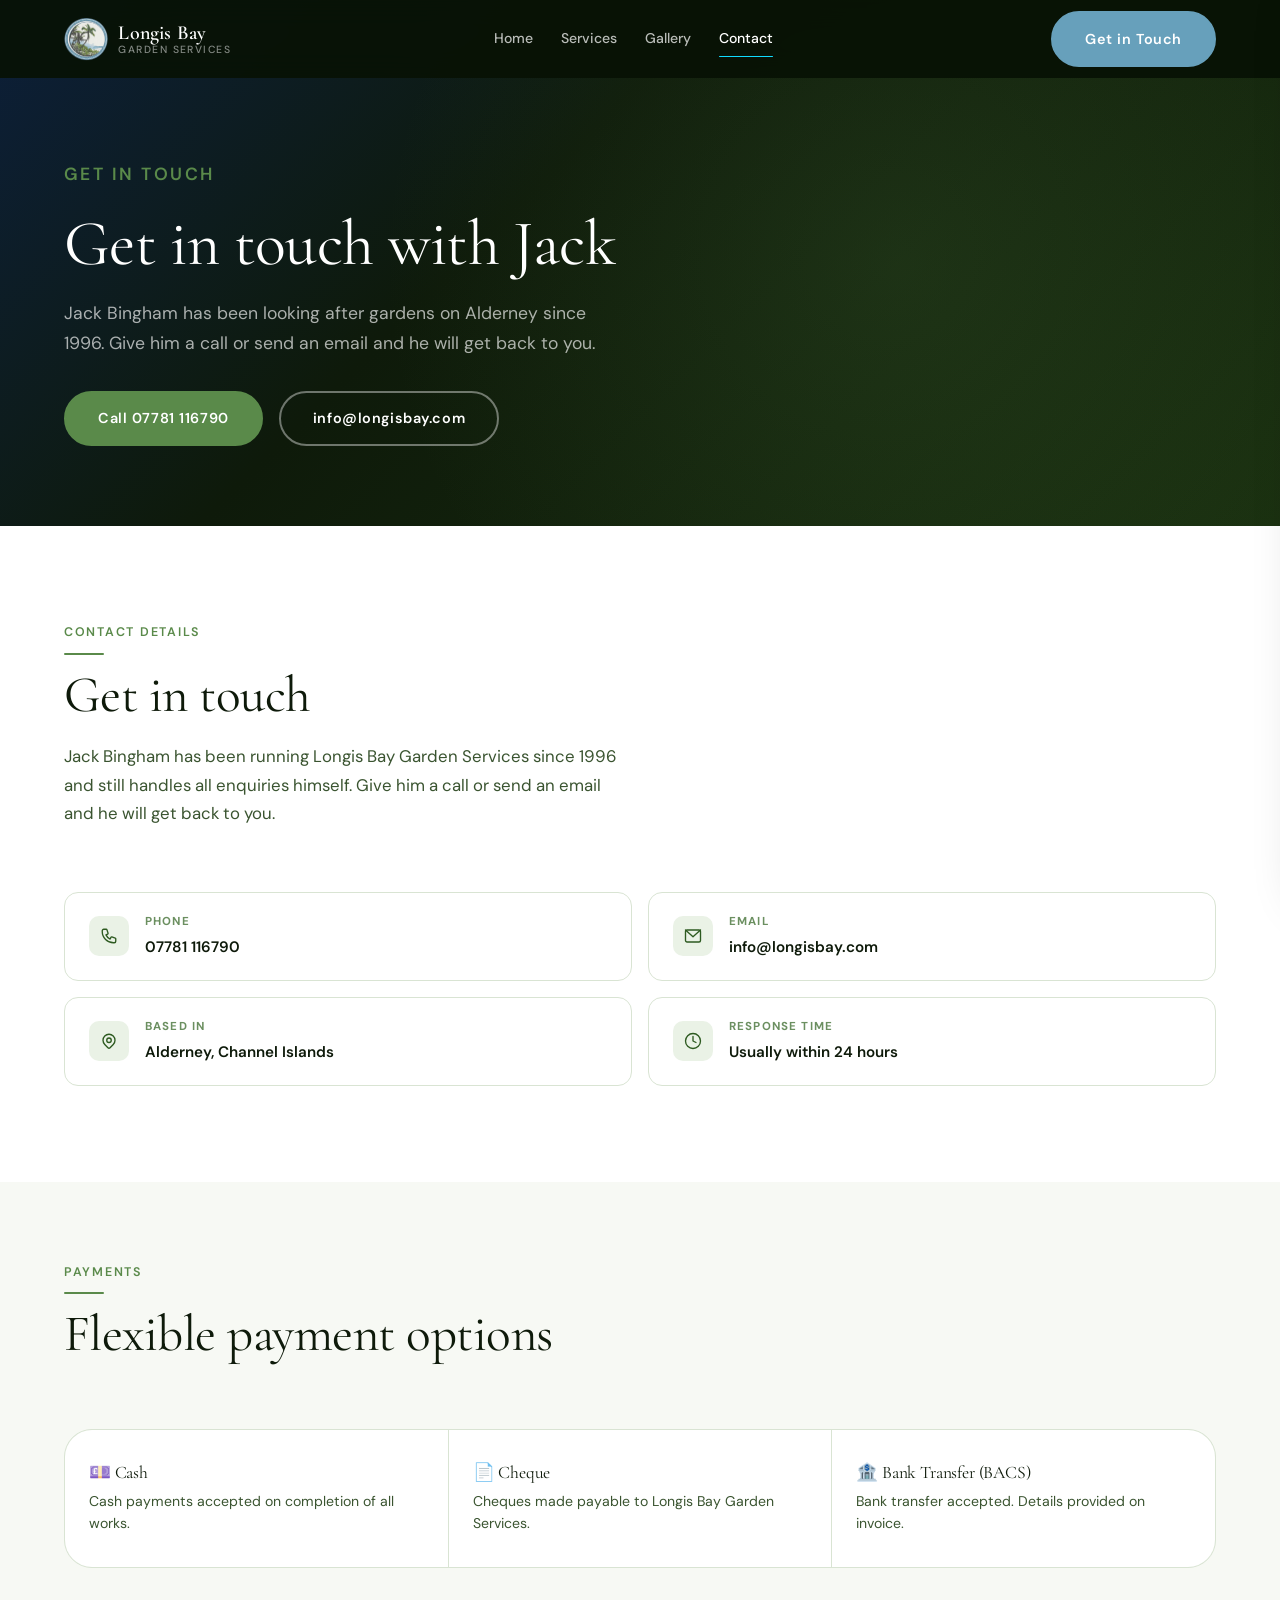
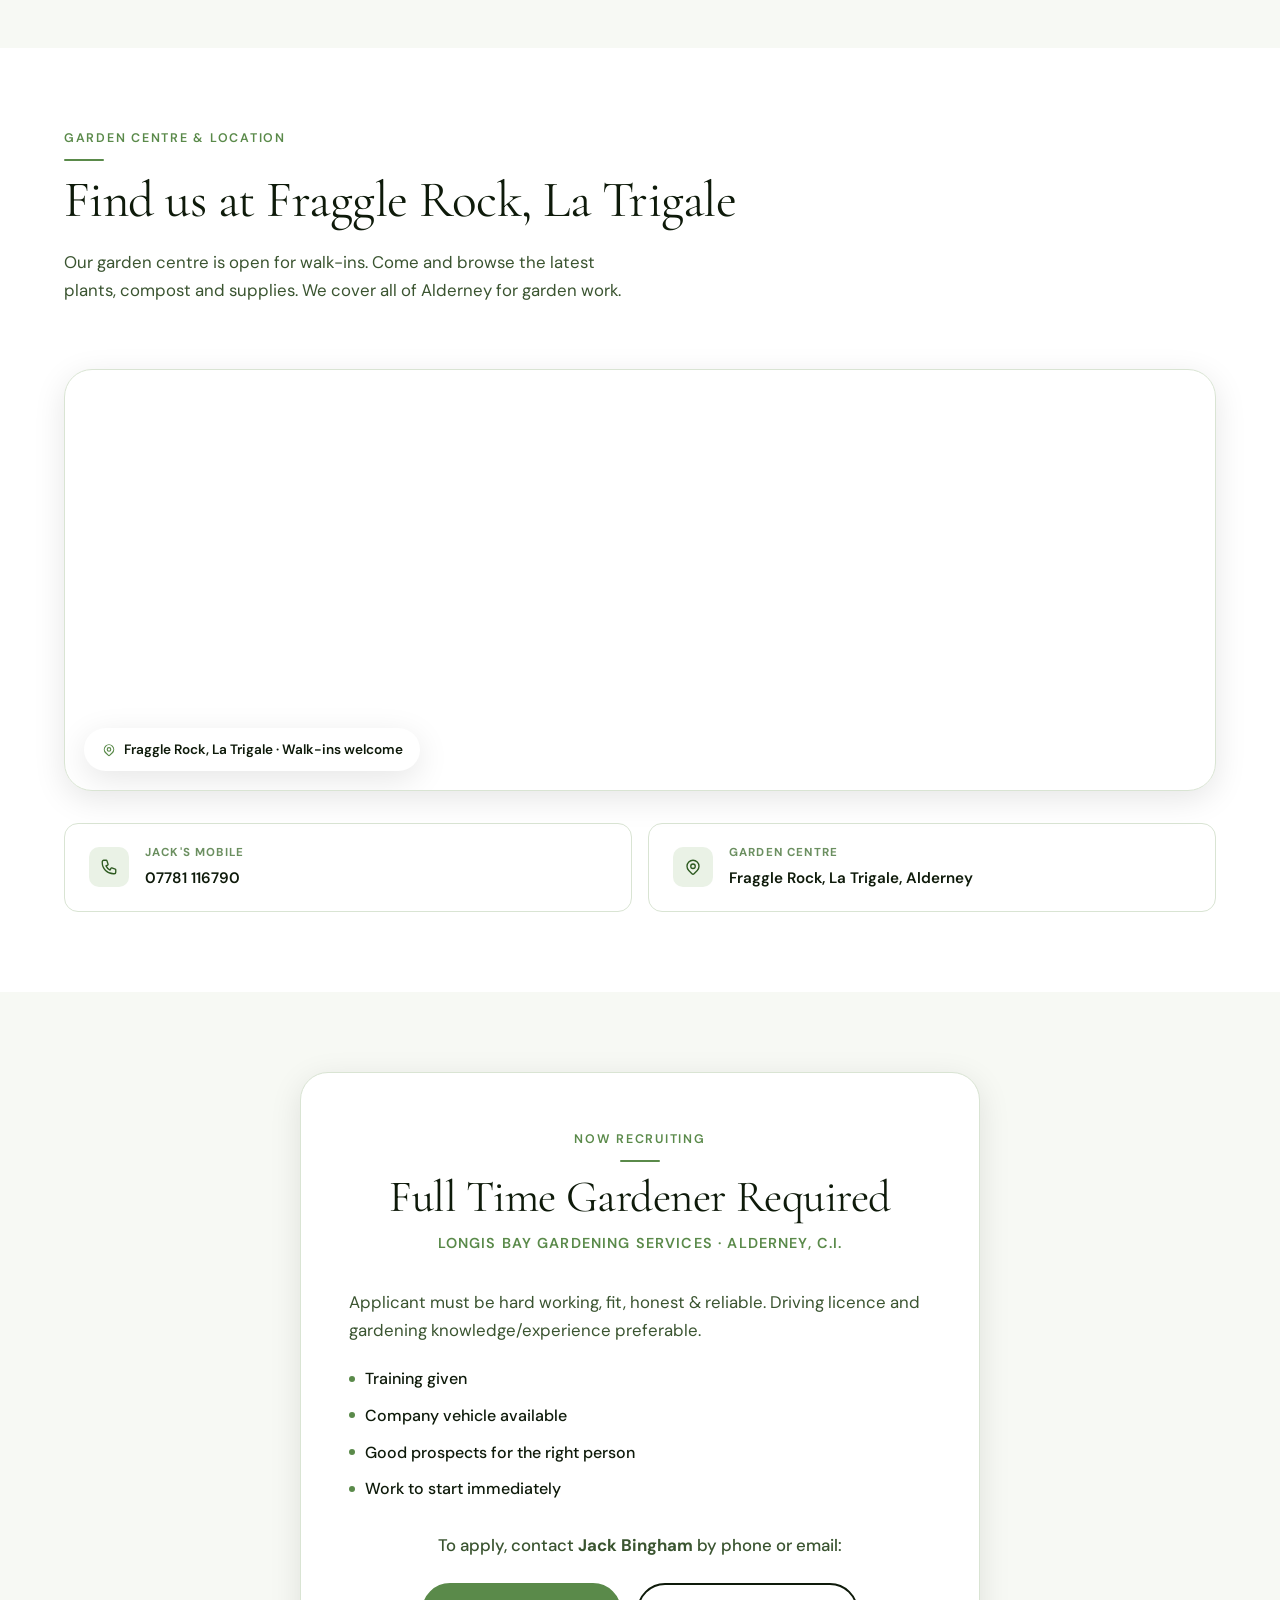
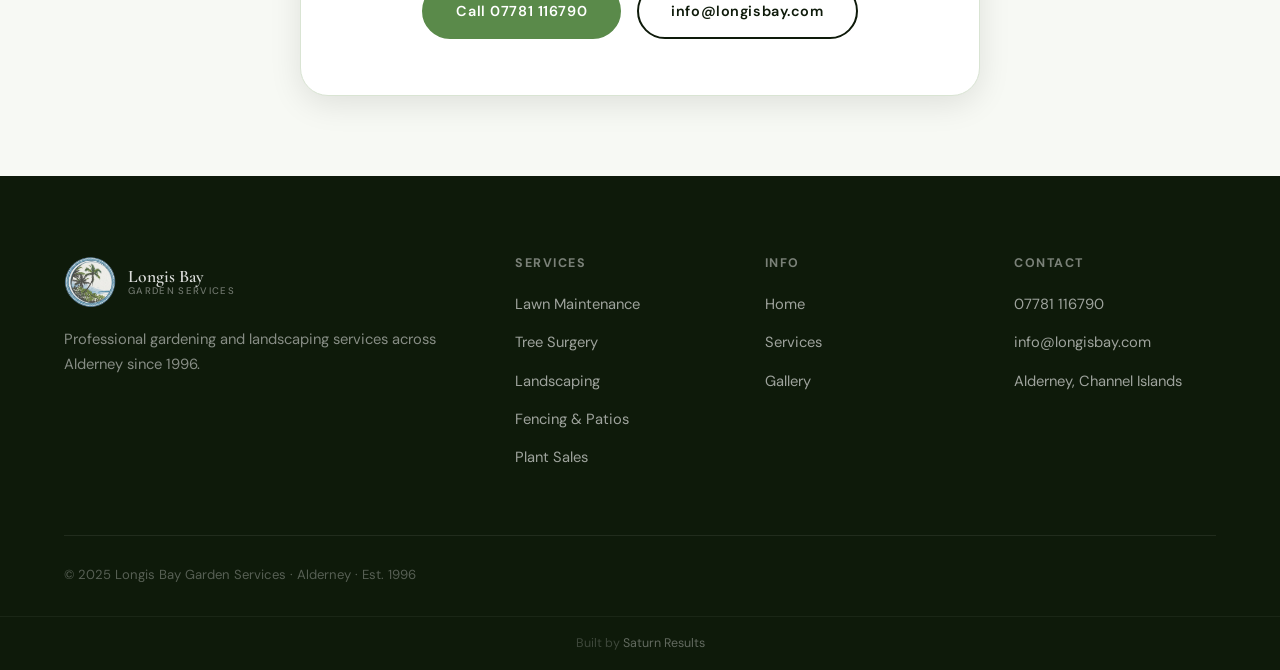
==== commit 7095155e: "Reorder hero slides, reduce mobile padding, fix Jack copy and dashes - Hero slide order: Landscaping" ====
--- a/contact/index.html
+++ b/contact/index.html
@@ -60,6 +60,9 @@
     <a href="./" class="nav__mobile-link">Contact</a>
   </div>
   <div class="nav__mobile-footer">
+    <a href="https://wa.me/447781116790" class="nav__mobile-wa-btn" target="_blank" rel="noopener">
+      <svg viewBox="0 0 24 24" fill="currentColor" width="18" height="18"><path d="M17.472 14.382c-.297-.149-1.758-.867-2.03-.967-.273-.099-.471-.148-.67.15-.197.297-.767.966-.94 1.164-.173.199-.347.223-.644.075-.297-.15-1.255-.463-2.39-1.475-.883-.788-1.48-1.761-1.653-2.059-.173-.297-.018-.458.13-.606.134-.133.298-.347.446-.52.149-.174.198-.298.298-.497.099-.198.05-.371-.025-.52-.075-.149-.669-1.612-.916-2.207-.242-.579-.487-.5-.669-.51-.173-.008-.371-.01-.57-.01-.198 0-.52.074-.792.372-.272.297-1.04 1.016-1.04 2.479 0 1.462 1.065 2.875 1.213 3.074.149.198 2.096 3.2 5.077 4.487.709.306 1.262.489 1.694.625.712.227 1.36.195 1.871.118.571-.085 1.758-.719 2.006-1.413.248-.694.248-1.289.173-1.413-.074-.124-.272-.198-.57-.347m-5.421 7.403h-.004a9.87 9.87 0 01-5.031-1.378l-.361-.214-3.741.982.998-3.648-.235-.374a9.86 9.86 0 01-1.51-5.26c.001-5.45 4.436-9.884 9.888-9.884 2.64 0 5.122 1.03 6.988 2.898a9.825 9.825 0 012.893 6.994c-.003 5.45-4.437 9.884-9.885 9.884m8.413-18.297A11.815 11.815 0 0012.05 0C5.495 0 .16 5.335.157 11.892c0 2.096.547 4.142 1.588 5.945L.057 24l6.305-1.654a11.882 11.882 0 005.683 1.448h.005c6.554 0 11.89-5.335 11.893-11.893a11.821 11.821 0 00-3.48-8.413z"/></svg> WhatsApp Jack
+    </a>
     <a href="tel:07781116790" class="nav__mobile-wa-full">Call 07781 116790</a>
     <a href="mailto:info@longisbay.com" class="btn btn-primary">Email Us</a>
   </div>
@@ -70,8 +73,8 @@
   <div class="container">
     <div class="page-hero__content">
       <p class="eyebrow">Get In Touch</p>
-      <h1>Talk to Jack directly</h1>
-      <p>Jack Bingham runs Longis Bay Garden Services personally. Call or email and you'll get a straight answer — no call centres, no waiting. Just Jack.</p>
+      <h1>Get in touch with Jack</h1>
+      <p>Jack Bingham has been looking after gardens on Alderney since 1996. Give him a call or send an email and he will get back to you.</p>
       <div class="page-hero__actions">
         <a href="tel:07781116790" class="btn btn-primary">Call 07781 116790</a>
         <a href="mailto:info@longisbay.com" class="btn btn-outline" style="color:#fff;border-color:rgba(255,255,255,0.4);">info@longisbay.com</a>
@@ -85,10 +88,10 @@
   <div class="container">
     <div class="fade-up">
       <div class="section-header">
-        <p class="eyebrow">Contact Jack</p>
+        <p class="eyebrow">Contact Details</p>
         <div class="divider"></div>
-        <h2>Jack Bingham · Owner &amp; Founder</h2>
-        <p>Jack has been running Longis Bay Garden Services since 1996. He handles enquiries personally, so when you call or email you'll speak to the person who'll be doing the work. No middlemen, no vague estimates.</p>
+        <h2>Get in touch</h2>
+        <p>Jack Bingham has been running Longis Bay Garden Services since 1996 and still handles all enquiries himself. Give him a call or send an email and he will get back to you.</p>
       </div>
       <div class="contact-methods contact-methods--wide">
         <a href="tel:07781116790" class="contact-method">
@@ -171,7 +174,7 @@
     <div class="map-embed-wrap map-desktop fade-up">
       <iframe
         src="https://www.openstreetmap.org/export/embed.html?bbox=-2.2304%2C49.7068%2C-2.1904%2C49.7168&layer=mapnik&marker=49.71185%2C-2.21042"
-        title="Garden Centre — Fraggle Rock, La Trigale, Alderney"
+        title="Garden Centre at Fraggle Rock, La Trigale, Alderney"
         loading="lazy"
         allowfullscreen>
       </iframe>
--- a/style.css
+++ b/style.css
@@ -422,6 +422,7 @@
 .hero-slider__dot.active { background: #fff; transform: scale(1.25); }
 
 @media (max-width: 768px) {
+  .hero-slider { padding: 4.5rem 0.4rem 0.75rem; }
   .hero-slider__arrow { top: auto; bottom: 0.75rem; transform: none; width: 36px; height: 36px; }
   .hero-slider__arrow--prev { left: 1rem; right: auto; }
   .hero-slider__arrow--next { right: 1rem; left: auto; }
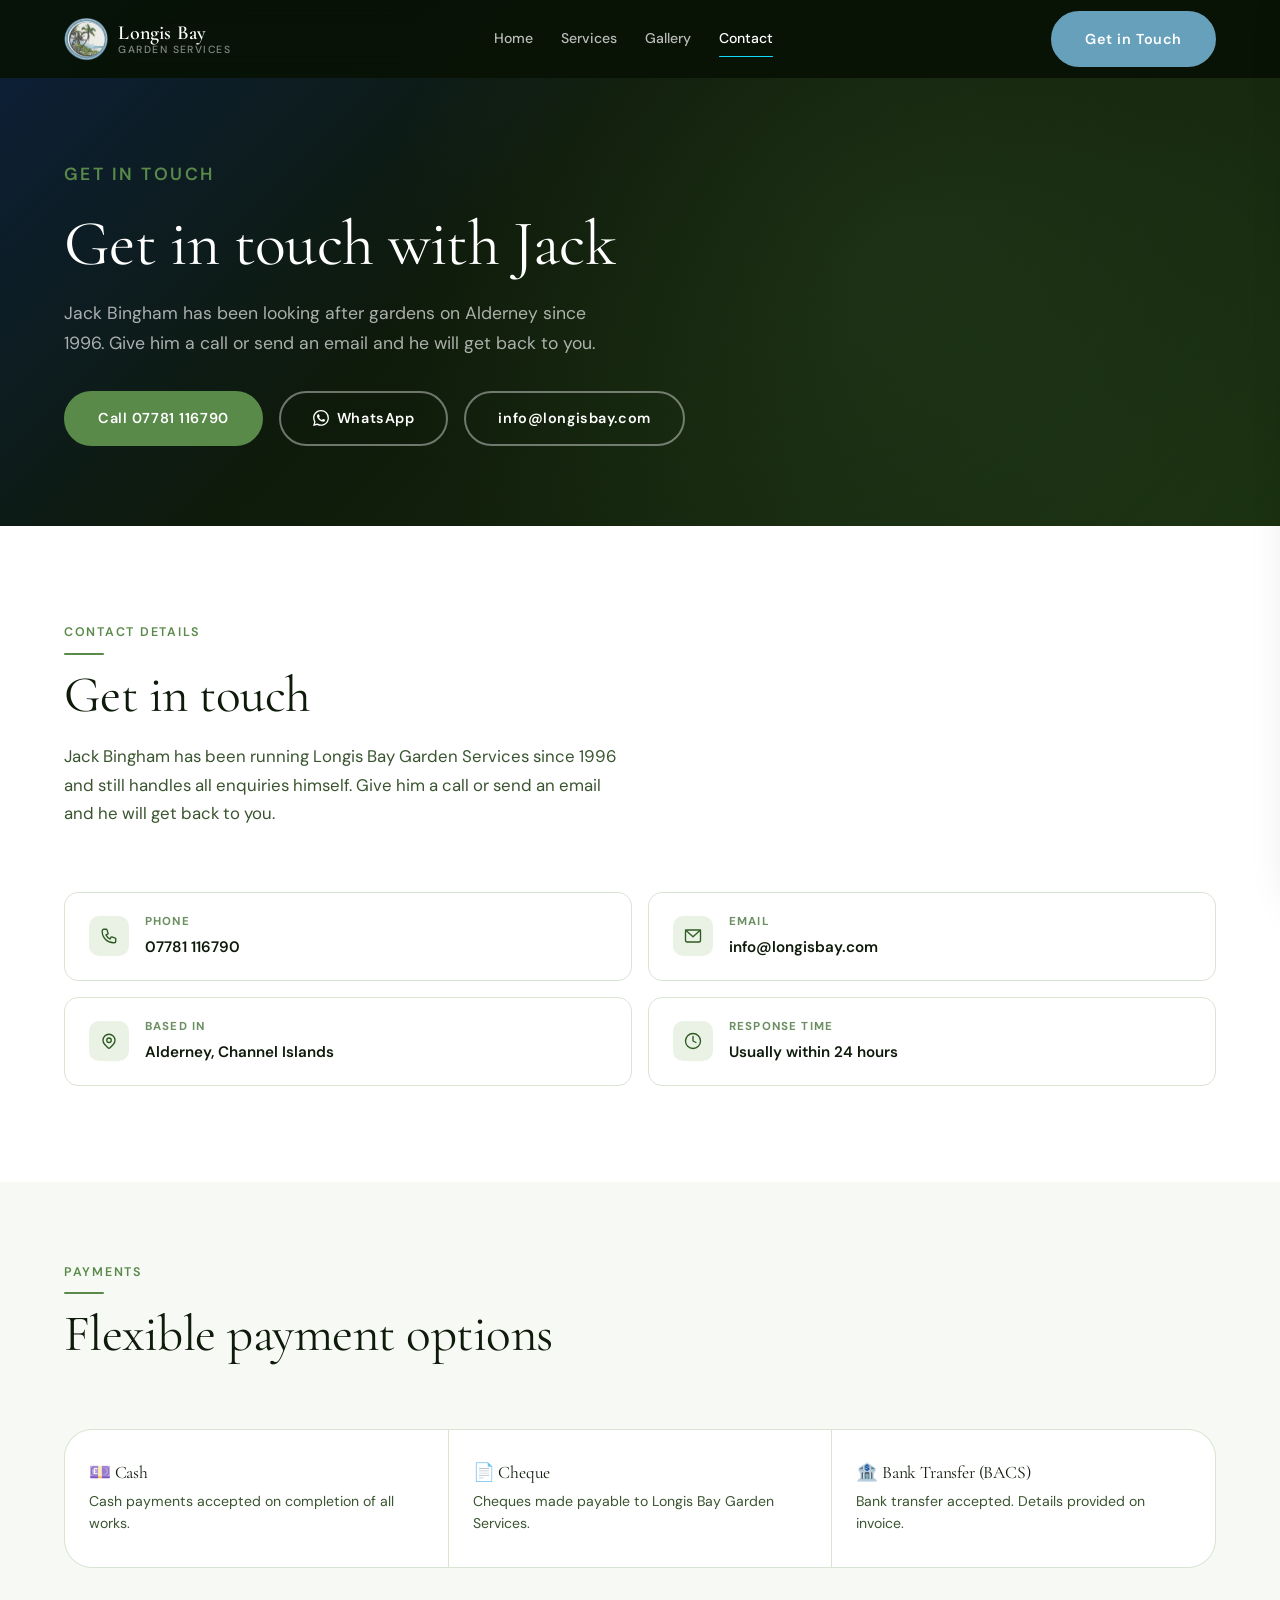
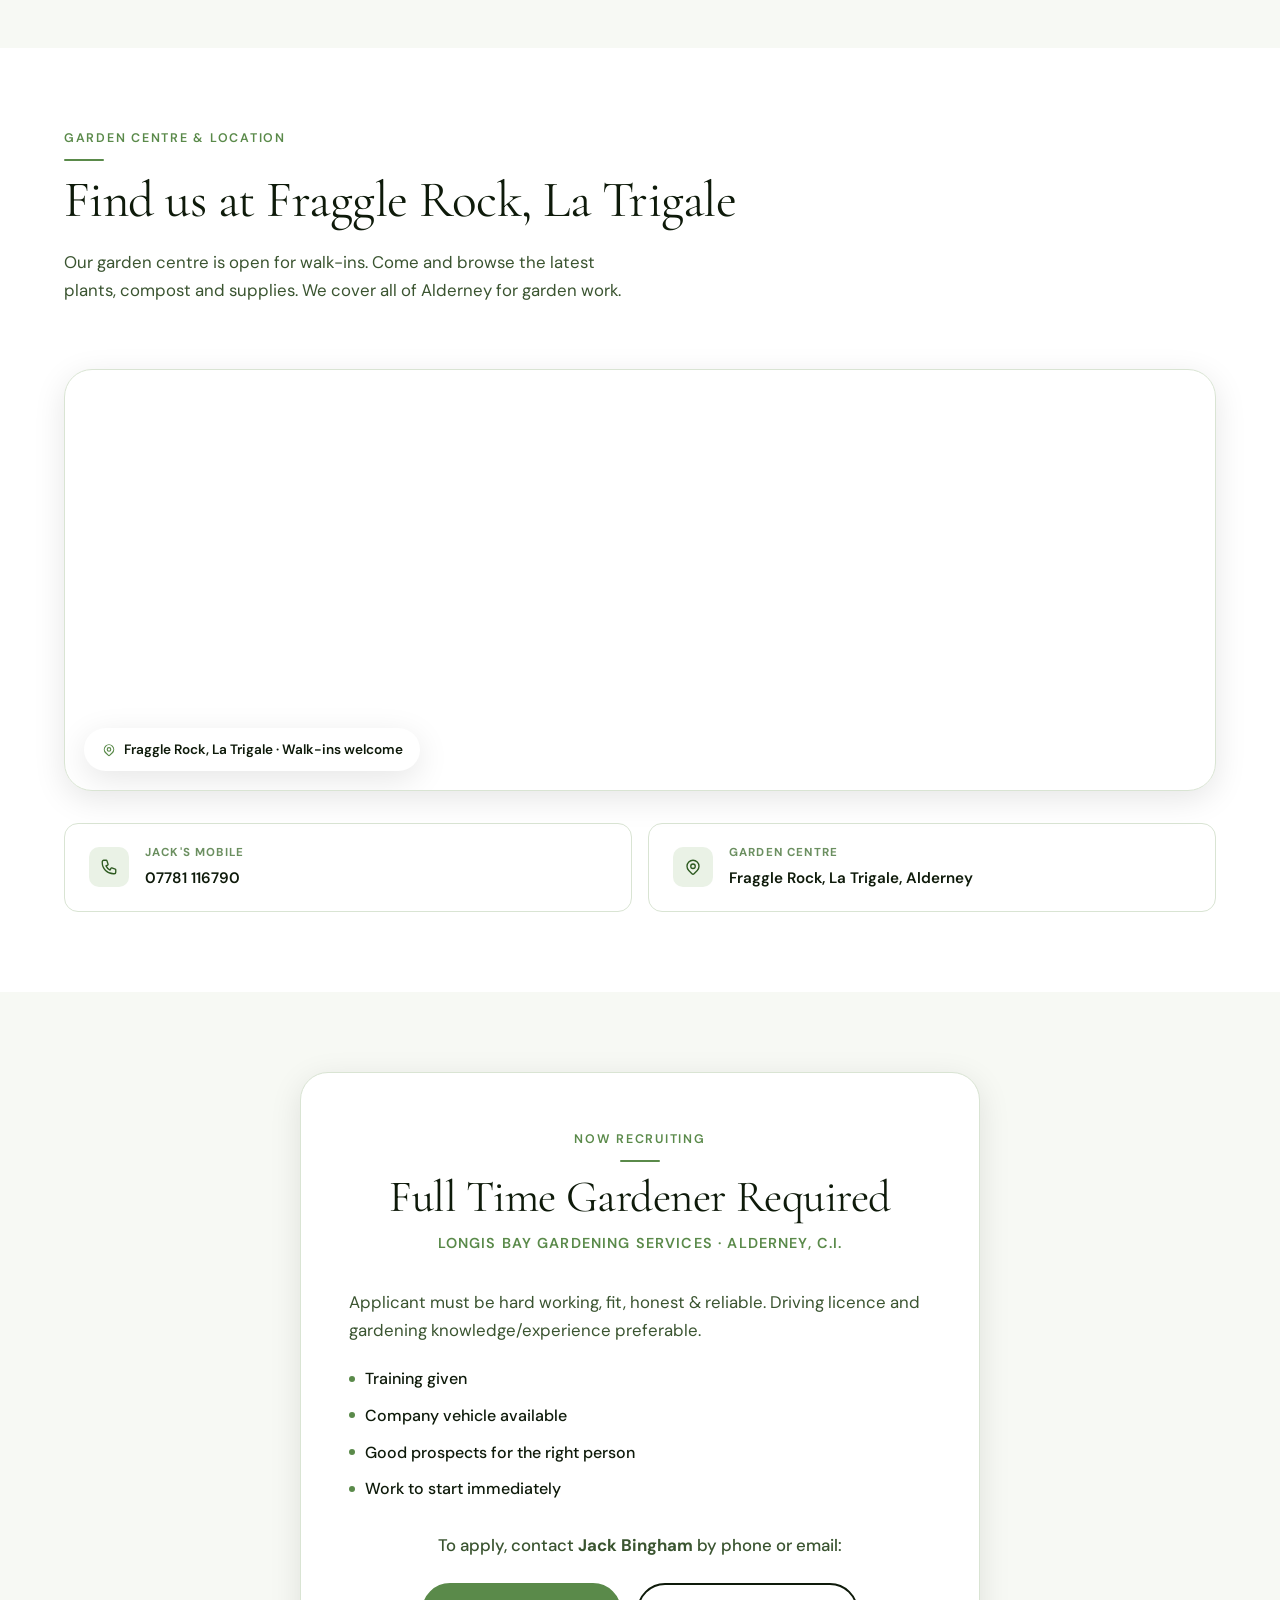
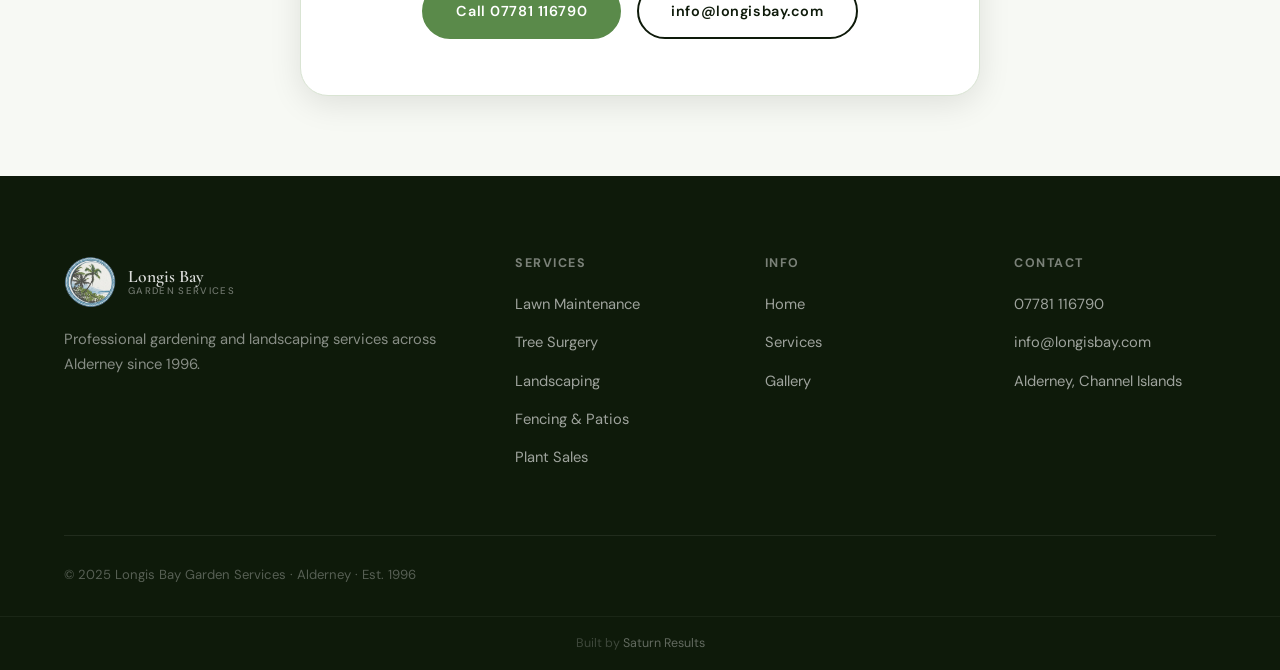
==== commit 99e59e20: "Nav edges closer on mobile, WhatsApp CSS and second button - Reduce nav container padding to 0.65rem" ====
--- a/contact/index.html
+++ b/contact/index.html
@@ -6,12 +6,12 @@
   <title>Contact Jack Bingham · Longis Bay Garden Services · Alderney</title>
   <meta name="description" content="Get in touch with Jack Bingham at Longis Bay Garden Services. Call 07781 116790 or email info@longisbay.com. Garden centre at Fraggle Rock, La Trigale, Alderney." />
   <meta name="keywords" content="contact Longis Bay Garden Services, Jack Bingham gardener Alderney, garden services Alderney phone number" />
-  <link rel="canonical" href="https://saturnresults.github.io/longis-bay/contact/" />
+  <link rel="canonical" href="https://longisbay.com/contact/" />
   <meta property="og:type" content="website" />
-  <meta property="og:url" content="https://saturnresults.github.io/longis-bay/contact/" />
+  <meta property="og:url" content="https://longisbay.com/contact/" />
   <meta property="og:title" content="Contact · Longis Bay Garden Services · Alderney" />
   <meta property="og:description" content="Call Jack Bingham on 07781 116790 or email info@longisbay.com. Garden centre at Fraggle Rock, La Trigale, Alderney." />
-  <meta property="og:image" content="https://saturnresults.github.io/longis-bay/images/main.avif" />
+  <meta property="og:image" content="https://longisbay.com/images/main.avif" />
   <link rel="icon" type="image/png" sizes="64x64" href="../favicon.png" />
   <link rel="apple-touch-icon" href="../favicon.png" />
   <link rel="preconnect" href="https://fonts.googleapis.com" />
@@ -77,6 +77,10 @@
       <p>Jack Bingham has been looking after gardens on Alderney since 1996. Give him a call or send an email and he will get back to you.</p>
       <div class="page-hero__actions">
         <a href="tel:07781116790" class="btn btn-primary">Call 07781 116790</a>
+        <a href="https://wa.me/447781116790" class="btn btn-outline" style="color:#fff;border-color:rgba(255,255,255,0.4);gap:0.5rem;" target="_blank" rel="noopener">
+          <svg viewBox="0 0 24 24" fill="currentColor" width="16" height="16"><path d="M17.472 14.382c-.297-.149-1.758-.867-2.03-.967-.273-.099-.471-.148-.67.15-.197.297-.767.966-.94 1.164-.173.199-.347.223-.644.075-.297-.15-1.255-.463-2.39-1.475-.883-.788-1.48-1.761-1.653-2.059-.173-.297-.018-.458.13-.606.134-.133.298-.347.446-.52.149-.174.198-.298.298-.497.099-.198.05-.371-.025-.52-.075-.149-.669-1.612-.916-2.207-.242-.579-.487-.5-.669-.51-.173-.008-.371-.01-.57-.01-.198 0-.52.074-.792.372-.272.297-1.04 1.016-1.04 2.479 0 1.462 1.065 2.875 1.213 3.074.149.198 2.096 3.2 5.077 4.487.709.306 1.262.489 1.694.625.712.227 1.36.195 1.871.118.571-.085 1.758-.719 2.006-1.413.248-.694.248-1.289.173-1.413-.074-.124-.272-.198-.57-.347m-5.421 7.403h-.004a9.87 9.87 0 01-5.031-1.378l-.361-.214-3.741.982.998-3.648-.235-.374a9.86 9.86 0 01-1.51-5.26c.001-5.45 4.436-9.884 9.888-9.884 2.64 0 5.122 1.03 6.988 2.898a9.825 9.825 0 012.893 6.994c-.003 5.45-4.437 9.884-9.885 9.884m8.413-18.297A11.815 11.815 0 0012.05 0C5.495 0 .16 5.335.157 11.892c0 2.096.547 4.142 1.588 5.945L.057 24l6.305-1.654a11.882 11.882 0 005.683 1.448h.005c6.554 0 11.89-5.335 11.893-11.893a11.821 11.821 0 00-3.48-8.413z"/></svg>
+          WhatsApp
+        </a>
         <a href="mailto:info@longisbay.com" class="btn btn-outline" style="color:#fff;border-color:rgba(255,255,255,0.4);">info@longisbay.com</a>
       </div>
     </div>
--- a/style.css
+++ b/style.css
@@ -308,6 +308,16 @@
   display: flex; flex-direction: column; gap: 0.6rem;
   z-index: 2;
 }
+.nav__mobile-wa-btn {
+  display: flex; align-items: center; justify-content: center; gap: 0.6rem;
+  padding: 0.85rem 1.5rem;
+  background: #25d366;
+  color: #fff;
+  border-radius: 10px;
+  font-size: 0.92rem; font-weight: 600;
+  transition: background 0.2s;
+}
+.nav__mobile-wa-btn:hover { background: #1da851; }
 .nav__mobile-wa-full {
   display: flex; align-items: center; justify-content: center; gap: 0.6rem;
   padding: 0.85rem 1.5rem;
@@ -1088,6 +1098,7 @@
   .gallery-masonry { columns: 2; }
 }
 @media (max-width: 768px) {
+  .nav .container { padding-left: 0.65rem; padding-right: 0.65rem; }
   .nav__links { display: none; }
   .nav__cta { display: none; }
   .nav__hamburger { display: flex; }
